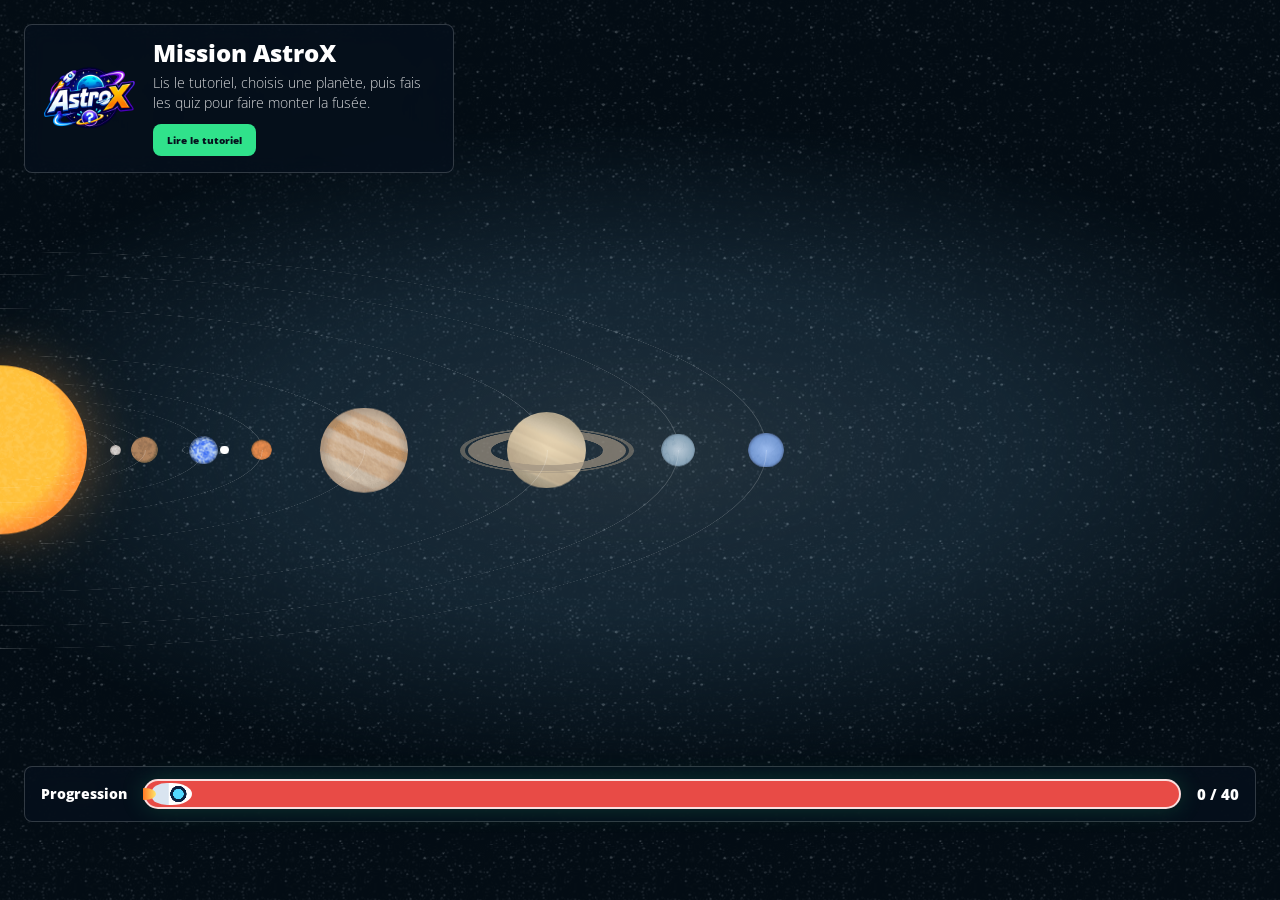
==== index.html @ 2c1b7171 "Update index.html" ====
<!DOCTYPE html>
<html lang="fr">
<head>
  <meta charset="UTF-8">
  <meta name="viewport" content="width=device-width, initial-scale=1.0">
  <title>AstroX</title>
  <link rel="stylesheet" href="./style.css">
  <link rel="icon" type="image/png" href="./astrox.png">
</head>

<body class="opening hide-UI view-3D zoom-close data-close controls-close">

  <nav id="data">
    <a class="sun" data-planete="sun" title="Soleil" href="#sunspeed">Soleil</a>
    <a class="mercury" data-planete="mercury" title="Mercure" href="#mercuryspeed">Mercure</a>
    <a class="venus" data-planete="venus" title="Vénus" href="#venusspeed">Vénus</a>
    <a class="earth active" data-planete="earth" title="Terre" href="#earthspeed">Terre</a>
    <a class="mars" data-planete="mars" title="Mars" href="#marsspeed">Mars</a>
    <a class="jupiter" data-planete="jupiter" title="Jupiter" href="#jupiterspeed">Jupiter</a>
    <a class="saturn" data-planete="saturn" title="Saturne" href="#saturnspeed">Saturne</a>
    <a class="uranus" data-planete="uranus" title="Uranus" href="#uranusspeed">Uranus</a>
    <a class="neptune" data-planete="neptune" title="Neptune" href="#neptunespeed">Neptune</a>
  </nav>

  <section class="panneau-depart">
    <img src="./astrox.png" alt="Logo AstroX">
    <div>
      <h2>Mission AstroX</h2>
      <p>Lis le tutoriel, choisis une planète, puis fais les quiz pour faire monter la fusée.</p>
      <a class="bouton-depart" href="./tutoriel.html">Lire le tutoriel</a>
    </div>
  </section>

  <aside class="mission-progression" aria-label="Progression totale">
    <h2>Progression</h2>
    <div class="rail-accueil" id="railAccueil">
      <div class="fusee-accueil"></div>
    </div>
    <p id="scoreAccueil">0 / 40</p>
  </aside>

  <div id="universe" class="scale-stretched">
    <div id="galaxy">
      <div id="solar-system" class="earth">
        <div id="mercury" class="orbit">
          <div class="pos">
            <div class="planet">
              <dl class="infos">
                <dt><a class="bouton-quiz" href="./mercure.html">Quiz Mercure</a></dt>
                <dd><span></span></dd>
              </dl>
            </div>
          </div>
        </div>

        <div id="venus" class="orbit">
          <div class="pos">
            <div class="planet">
              <dl class="infos">
                <dt><a class="bouton-quiz" href="./venus.html">Quiz Vénus</a></dt>
                <dd><span></span></dd>
              </dl>
            </div>
          </div>
        </div>

        <div id="earth" class="orbit">
          <div class="pos">
            <div class="orbit">
              <div class="pos">
                <div class="moon"></div>
              </div>
            </div>
            <div class="planet">
              <dl class="infos">
                <dt><a class="bouton-quiz" href="./terre.html">Quiz Terre</a></dt>
                <dd><span></span></dd>
              </dl>
            </div>
          </div>
        </div>

        <div id="mars" class="orbit">
          <div class="pos">
            <div class="planet">
              <dl class="infos">
                <dt><a class="bouton-quiz" href="./mars.html">Quiz Mars</a></dt>
                <dd><span></span></dd>
              </dl>
            </div>
          </div>
        </div>

        <div id="jupiter" class="orbit">
          <div class="pos">
            <div class="planet">
              <dl class="infos">
                <dt><a class="bouton-quiz" href="./jupiter.html">Quiz Jupiter</a></dt>
                <dd><span></span></dd>
              </dl>
            </div>
          </div>
        </div>

        <div id="saturn" class="orbit">
          <div class="pos">
            <div class="planet">
              <div class="ring"></div>
              <dl class="infos">
                <dt><a class="bouton-quiz" href="./saturne.html">Quiz Saturne</a></dt>
                <dd><span></span></dd>
              </dl>
            </div>
          </div>
        </div>

        <div id="uranus" class="orbit">
          <div class="pos">
            <div class="planet">
              <dl class="infos">
                <dt><a class="bouton-quiz" href="./uranus.html">Quiz Uranus</a></dt>
                <dd><span></span></dd>
              </dl>
            </div>
          </div>
        </div>

        <div id="neptune" class="orbit">
          <div class="pos">
            <div class="planet">
              <dl class="infos">
                <dt><a class="bouton-quiz" href="./neptune.html">Quiz Neptune</a></dt>
                <dd><span></span></dd>
              </dl>
            </div>
          </div>
        </div>

        <div id="sun">
          <dl class="infos">
            <dt>Soleil</dt>
            <dd><span></span></dd>
          </dl>
        </div>
      </div>
    </div>
  </div>

  <script src="./script.js"></script>
</body>
</html>
---- style.css ----
@import url(https://fonts.googleapis.com/css?family=Open+Sans:400,300);
/*
  Copyright (c) 2012 Julian Garnier
  Licensed under the MIT license
*/

/*
  Sources pour le CSS plus avance que les notes de cours :
  - CSS Grid (display: grid, grid-template-columns) : https://developer.mozilla.org/en-US/docs/Web/CSS/grid-template-columns
  - Variables CSS avec var() : https://developer.mozilla.org/en-US/docs/Web/CSS/var
  - Degrades linear-gradient/radial-gradient : https://developer.mozilla.org/en-US/docs/Web/CSS/Guides/Images/Using_gradients
  - Transformations rotate()/translate() : https://developer.mozilla.org/docs/Web/CSS/transform
  - backdrop-filter pour l'effet vitre : https://developer.mozilla.org/docs/Web/CSS/Reference/Properties/backdrop-filter
  - Media queries (@media) : https://developer.mozilla.org/en-US/docs/Web/CSS/Media_Queries
*/
html, body, div, span, applet, object, iframe, h1, h2, h3, h4, h5, h6, p, blockquote, pre, a, abbr, acronym, address, big, cite, code, del, dfn, em, img, ins, kbd, q, s, samp, small, strike, strong, sub, sup, tt, var, b, u, i, center, dl, dt, dd, ol, ul, li, fieldset, form, label, legend, table, caption, tbody, tfoot, thead, tr, th, td, article, aside, canvas, details, embed, figure, figcaption, footer, header, hgroup, menu, nav, output, ruby, section, summary, time, mark, audio, video {
  border: 0;
  font-size: 100%;
  font: inherit;
  vertical-align: baseline;
  margin: 0;
  padding: 0; }

article, aside, details, figcaption, figure, footer, header, hgroup, menu, nav, section {
  display: block; }

body {
  line-height: 1; }

ol, ul {
  list-style: none; }

blockquote, q {
  quotes: none; }

blockquote:before, blockquote:after, q:before, q:after {
  content: none; }

table {
  border-collapse: collapse;
  border-spacing: 0; }

* {
  -moz-box-sizing: border-box;
  box-sizing: border-box;
  box-sizing: border-box; }

body {
  font-size: 10px;
  font-family: 'Open Sans', sans-serif;
  font-weight: 300;
  background-color: #08090A; }

#universe {
  z-index: 1;
  position: absolute;
  overflow: hidden;
  width: 100%;
  height: 100%;
  background-position: center 40%;
  background-repeat: no-repeat;
  background-size: cover; }

#galaxy {
  position: relative;
  width: 100%;
  height: 100%;
  /*perspective: 4000;*/ }

#solar-system {
  position: absolute;
  width: 100%;
  height: 100%;
  transform-style: preserve-3d; }

#earth .pos {
  position: relative;
}

/* Hidden button */
.planet-popup {
  position: absolute;

  top: -60px;          /* move ABOVE */
  left: 50%;
  transform: translateX(-50%);

  display: none;

  padding: 10px 16px;
  background: white;
  color: black;
  border: none;
  border-radius: 8px;
  cursor: pointer;
  z-index: 9999;
}

/* Show button */
.planet-popup.show {
  display: block;
}

.orbit {
  position: absolute;
  top: 50%;
  left: 50%;
  border: 1px solid rgba(255, 255, 255, 0.2);
  border-radius: 50%;
  transform-style: preserve-3d;
  animation-name: orbit;
  animation-iteration-count: infinite;
  animation-timing-function: linear; }

.orbit .orbit {
  animation-name: suborbit; }

.pos {
  position: absolute;
  top: 50%;
  width: 2em;
  height: 2em;
  margin-top: -1em;
  margin-left: -1em;
  transform-style: preserve-3d;
  animation-name: invert;
  animation-iteration-count: infinite;
  animation-timing-function: linear; }

#sun, .planet, #earth .moon {
  position: absolute;
  top: 50%;
  left: 50%;
  width: 1em;
  height: 1em;
  margin-top: -0.5em;
  margin-left: -0.5em;
  border-radius: 50%;
  transform-style: preserve-3d; }

#sun {
  background-color: #FB7209;
  background-repeat: no-repeat;
  background-size: cover;
  box-shadow: 0 0 60px rgba(255, 160, 60, 0.4); }

.planet {
  background-color: #202020;
  background-repeat: no-repeat;
  background-size: cover;
  animation-iteration-count: infinite;
  animation-timing-function: linear; }

.ring {
  position: absolute;
  top: 50%;
  left: 50%;
  border-radius: 50%; }

#saturn .ring {
  width: 2em;
  height: 2em;
  margin-top: -1em;
  margin-left: -1em;
  border: 0.3em solid rgba(160, 147, 130, 0.7);
  animation-iteration-count: infinite;
  animation-timing-function: linear; }

#saturn .ring:after {
  border-radius: 50%;
  position: absolute;
  content: '';
  top: 50%;
  left: 50%;
  width: 2.2em;
  height: 2.2em;
  margin-top: -1.1em;
  margin-left: -1.1em;
  border: 0.07em solid rgba(160, 147, 130, 0.5);
  box-sizing: border-box;
  box-sizing: border-box; }

/* --------------------------------------------------------------------------- planets index */
#mercury {
  z-index: 10; }

#venus {
  z-index: 9; }

#earth {
  z-index: 8; }

#moon {
  z-index: 7; }

#mars {
  z-index: 6; }

#jupiter {
  z-index: 5; }

#saturn {
  z-index: 4; }

#uranus {
  z-index: 3; }

#neptune {
  z-index: 2; }

#sun {
  z-index: 1; }

/* --------------------------------------------------------------------------- animations */
@keyframes orbit {
  0% {
    transform: rotateZ(0deg); }

  100% {
    transform: rotateZ(-360deg); } }

@keyframes suborbit {
  0% {
    transform: rotateX(90deg) rotateZ(0deg); }

  100% {
    transform: rotateX(90deg) rotateZ(-360deg); } }

@keyframes invert {
  0% {
    transform: rotateX(-90deg) rotateY(360deg) rotateZ(0deg); }

  100% {
    transform: rotateX(-90deg) rotateY(0deg) rotateZ(0deg); } }

/* --------------------------------------------------------------------------- opening */
.view-3D .opening #sun,
.view-3D .opening .orbit,
.view-3D .opening .pos,
.view-3D .opening .planet,
.view-3D .opening .satelite,
.view-3D .opening .ring {
  transition-duration: 4s; }

#universe.opening #sun {
  box-shadow: 0 0 0 rgba(255, 160, 60, 0); }

/* --------------------------------------------------------------------------- 2D view */
.view-2D.zoom-large #sun {
  transform-style: flat; }

.view-2D.zoom-large .orbit {
  transform-style: flat; }

.view-2D #sun,
.view-2D .ring {
  transform: rotateX(0deg); }

.view-2D .planet,
.view-2D .moon {
  transform: rotateX(90deg); }

/* --------------------------------------------------------------------------- 3D view */
.view-3D.zoom-large #sun {
  transform-style: preserve-3d; }

.view-3D.zoom-large .orbit {
  transform-style: preserve-3d; }

.view-3D #solar-system {
  transform: rotateX(75deg); }

.view-3D #sun {
  transform: rotateX(-90deg); }

.view-3D .ring {
  transform: rotateX(90deg); }

.view-3D .planet,
.view-3D .moon {
  transform: rotateX(0deg); }

/* --------------------------------------------------------------------------- large zoom */
.zoom-large #solar-system {
  width: 100%; }

.zoom-large.view-2D .scale-stretched #solar-system {
  font-size: 26%; }

.zoom-large.view-3D .scale-stretched #solar-system {
  font-size: 62%; }

.zoom-large.view-2D .scale-d #solar-system {
  font-size: 22%; }

.zoom-large.view-3D .scale-d #solar-system {
  font-size: 48%; }

.zoom-large.view-2D .scale-s #solar-system {
  font-size: 7%; }

.zoom-large.view-3D .scale-s #solar-system {
  font-size: 14%; }

/* --------------------------------------------------------------------------- close zoom */
.zoom-close #solar-system {
  width: 200%;
  font-size: 100%; }

.zoom-close .scale-stretched #solar-system {
  margin-left: -100%; }

.zoom-close .scale-d #solar-system {
  margin-left: -106%; }

.zoom-close.view-2D .scale-d #solar-system {
  font-size: 84%; }

.zoom-close.view-3D .scale-d #solar-system {
  font-size: 84%; }

.zoom-close .scale-s #solar-system {
  margin-left: -145%; }

.zoom-close.view-2D .scale-s #solar-system {
  font-size: 40%; }

.zoom-close.view-3D .scale-s #solar-system {
  font-size: 40%; }

.zoom-close .orbit,
.zoom-close .pos,
.zoom-close .planet,
.zoom-close .satelite,
.zoom-close .ring {
  animation-play-state: paused!important;
  animation-duration: 0s!important;
  animation: none!important; }

.zoom-close.view-2D .planet,
.zoom-close.view-2D .moon {
  transform: rotateX(0deg); }

.zoom-close.view-3D .planet {
  transform: rotateX(-90deg); }

.zoom-close.view-3D .moon {
  transform: rotateX(90deg); }

.zoom-close .pos {
  left: 100%!important;
  top: 50%!important; }

/* --------------------------------------------------------------------------- data */
/* --------------------------------------------------------------------------- speed */
/* sideral years */
#mercury .pos,
#mercury .planet,
#mercury.orbit {
  animation-duration: 2.89016s; }

#venus .pos,
#venus .planet,
#venus.orbit {
  animation-duration: 7.38237s; }

#earth .pos,
#earth .planet,
#earth.orbit {
  animation-duration: 12.00021s; }

#earth .orbit .pos,
#earth .orbit {
  animation-duration: 0.89764s; }

#mars .pos,
#mars .planet,
#mars.orbit {
  animation-duration: 22.57017s; }

#jupiter .pos,
#jupiter .planet,
#jupiter.orbit {
  animation-duration: 142.35138s; }

#saturn .pos,
#saturn .planet,
#saturn.orbit,
#saturn .ring {
  animation-duration: 353.36998s; }

#uranus .pos,
#uranus .planet,
#uranus.orbit {
  animation-duration: 1008.20215s; }

#neptune .pos,
#neptune .planet,
#neptune.orbit {
  animation-duration: 1977.49584s; }

/* --------------------------------------------------------------------------- planets sizes */
/* --------------------------------------------------------------------------- stretched sizes */
.scale-stretched #sun {
  font-size: 24em; }

.scale-stretched #mercury .planet {
  font-size: 1.5em; }

.scale-stretched #venus .planet {
  font-size: 3.72em; }

.scale-stretched #earth .planet {
  font-size: 3.92em; }

.scale-stretched #earth .moon {
  font-size: 1.2em; }

.scale-stretched #mars .planet {
  font-size: 2.9em; }

.scale-stretched #jupiter .planet {
  font-size: 12em; }

.scale-stretched #saturn .planet {
  font-size: 10.8em; }

.scale-stretched #uranus .planet {
  font-size: 4.68em; }

.scale-stretched #neptune .planet {
  font-size: 4.9em; }

/* --------------------------------------------------------------------------- scaled sizes */
/*
(planets radius * 2) * ratio
*/
/*$distanceScaleRatio:   0.000075em;*/
/* --------------------------------------------------------------------------- planets distance scale sizes */
.scale-d #sun {
  font-size: 41.73048em; }

.scale-d #mercury .planet {
  font-size: 0.14634em; }

.scale-d #venus .planet {
  font-size: 0.36306em; }

.scale-d #earth .planet {
  font-size: 0.38226em; }

.scale-d #earth .moon {
  font-size: 0.08226em; }

.scale-d #mars .planet {
  font-size: 0.20334em; }

.scale-d #jupiter .planet {
  font-size: 4.19466em; }

.scale-d #saturn .planet {
  font-size: 3.49392em; }

.scale-d #uranus .planet {
  font-size: 1.52172em; }

.scale-d #neptune .planet {
  font-size: 1.47732em; }

/* --------------------------------------------------------------------------- planet size scale sizes */
.scale-s #sun {
  font-size: 417.3048em; }

.scale-s #mercury .planet {
  font-size: 1.4634em; }

.scale-s #venus .planet {
  font-size: 3.6306em; }

.scale-s #earth .planet {
  font-size: 3.8226em; }

.scale-s #earth .moon {
  font-size: 0.8226em; }

.scale-s #mars .planet {
  font-size: 2.0334em; }

.scale-s #jupiter .planet {
  font-size: 41.9466em; }

.scale-s #saturn .planet {
  font-size: 34.9392em; }

.scale-s #uranus .planet {
  font-size: 15.2172em; }

.scale-s #neptune .planet {
  font-size: 14.7732em; }

/* --------------------------------------------------------------------------- stretched orbits */
.scale-stretched #mercury.orbit {
  width: 32em;
  height: 32em;
  margin-top: -16em;
  margin-left: -16em; }

.scale-stretched #venus.orbit {
  width: 40em;
  height: 40em;
  margin-top: -20em;
  margin-left: -20em; }

.scale-stretched #earth.orbit {
  width: 56em;
  height: 56em;
  margin-top: -28em;
  margin-left: -28em; }

.scale-stretched #earth .orbit {
  width: 6em;
  height: 6em;
  margin-top: -3em;
  margin-left: -3em; }

.scale-stretched #mars.orbit {
  width: 72em;
  height: 72em;
  margin-top: -36em;
  margin-left: -36em; }

.scale-stretched #jupiter.orbit {
  width: 100em;
  height: 100em;
  margin-top: -50em;
  margin-left: -50em; }

.scale-stretched #saturn.orbit {
  width: 150em;
  height: 150em;
  margin-top: -75em;
  margin-left: -75em; }

.scale-stretched #uranus.orbit {
  width: 186em;
  height: 186em;
  margin-top: -93em;
  margin-left: -93em; }

.scale-stretched #neptune.orbit {
  width: 210em;
  height: 210em;
  margin-top: -105em;
  margin-left: -105em; }

/* --------------------------------------------------------------------------- scaled orbits */
/* --------------------------------------------------------------------------- distance scale orbits */
.scale-d #mercury.orbit {
  width: 44.74176em;
  height: 44.74176em;
  margin-top: -22.37088em;
  margin-left: -22.37088em; }

.scale-d #venus.orbit {
  width: 47.35737em;
  height: 47.35737em;
  margin-top: -23.67869em;
  margin-left: -23.67869em; }

.scale-d #earth.orbit {
  width: 49.50959em;
  height: 49.50959em;
  margin-top: -24.75479em;
  margin-left: -24.75479em; }

.scale-d #mars.orbit {
  width: 53.58356em;
  height: 53.58356em;
  margin-top: -26.79178em;
  margin-left: -26.79178em; }

.scale-d #jupiter.orbit {
  width: 82.2042em;
  height: 82.2042em;
  margin-top: -41.1021em;
  margin-left: -41.1021em; }

.scale-d #saturn.orbit {
  width: 115.91713em;
  height: 115.91713em;
  margin-top: -57.95857em;
  margin-left: -57.95857em; }

.scale-d #uranus.orbit {
  width: 191.00471em;
  height: 191.00471em;
  margin-top: -95.50235em;
  margin-left: -95.50235em; }

.scale-d #neptune.orbit {
  width: 275.64709em;
  height: 275.64709em;
  margin-top: -137.82355em;
  margin-left: -137.82355em; }

/* Moon */
.scale-d #earth .orbit {
  width: 1em;
  height: 1em;
  margin-top: -0.5em;
  margin-left: -0.5em; }

/* --------------------------------------------------------------------------- size scale orbits */
.scale-s #mercury.orbit {
  width: 441.3048em;
  height: 441.3048em;
  margin-top: -220.6524em;
  margin-left: -220.6524em; }

.scale-s #venus.orbit {
  width: 457.3048em;
  height: 457.3048em;
  margin-top: -228.6524em;
  margin-left: -228.6524em; }

.scale-s #earth.orbit {
  width: 473.3048em;
  height: 473.3048em;
  margin-top: -236.6524em;
  margin-left: -236.6524em; }

.scale-s #mars.orbit {
  width: 489.3048em;
  height: 489.3048em;
  margin-top: -244.6524em;
  margin-left: -244.6524em; }

.scale-s #jupiter.orbit {
  width: 561.3048em;
  height: 561.3048em;
  margin-top: -280.6524em;
  margin-left: -280.6524em; }

.scale-s #saturn.orbit {
  width: 705.3048em;
  height: 705.3048em;
  margin-top: -352.6524em;
  margin-left: -352.6524em; }

.scale-s #uranus.orbit {
  width: 817.3048em;
  height: 817.3048em;
  margin-top: -408.6524em;
  margin-left: -408.6524em; }

.scale-s #neptune.orbit {
  width: 881.3048em;
  height: 881.3048em;
  margin-top: -440.6524em;
  margin-left: -440.6524em; }

/* Moon */
.scale-s #earth .orbit {
  width: 1em;
  height: 1em;
  margin-top: -0.5em;
  margin-left: -0.5em; }

/* --------------------------------------------------------------------------- text infos data */
/* --------------------------------------------------------------------------- speed */
.set-speed dl.infos dd span:after {
  content: 'Vitesse Orbitale'; }

.set-speed #sun dl.infos dd:after {
  content: '0 km/h'; }

.set-speed #mercury dl.infos dd:after {
  content: '170,503 km/h'; }

.set-speed #venus dl.infos dd:after {
  content: '126,074 km/h'; }

.set-speed #earth dl.infos dd:after {
  content: '107,218 km/h'; }

.set-speed #mars dl.infos dd:after {
  content: '86,677 km/h'; }

.set-speed #jupiter dl.infos dd:after {
  content: '47,002 km/h'; }

.set-speed #saturn dl.infos dd:after {
  content: '34,701 km/h'; }

.set-speed #uranus dl.infos dd:after {
  content: '24,477 km/h'; }

.set-speed #neptune dl.infos dd:after {
  content: '19,566 km/h'; }

/* --------------------------------------------------------------------------- size */
.set-size dl.infos dd span:after {
  content: 'Equatorial Circumference'; }

.set-size #sun dl.infos dd:after {
  content: '4,370,005 km'; }

.set-size #mercury dl.infos dd:after {
  content: '15,329 km'; }

.set-size #venus dl.infos dd:after {
  content: '38,024 km'; }

.set-size #earth dl.infos dd:after {
  content: '40,030 km'; }

.set-size #mars dl.infos dd:after {
  content: '21,296 km'; }

.set-size #jupiter dl.infos dd:after {
  content: '439,263 km'; }

.set-size #saturn dl.infos dd:after {
  content: '365,882 km'; }

.set-size #uranus dl.infos dd:after {
  content: '159,354 km'; }

.set-size #neptune dl.infos dd:after {
  content: '154,704 km'; }

/* --------------------------------------------------------------------------- distance */
.set-distance dl.infos dd span:after {
  content: 'From Sun'; }

.set-distance #sun dl.infos dd span:after {
  content: 'From Earth'; }

.set-distance #sun dl.infos dd:after {
  content: '149,598,262 km'; }

.set-distance #mercury dl.infos dd:after {
  content: '57,909,227 km'; }

.set-distance #venus dl.infos dd:after {
  content: '108,209,475 km'; }

.set-distance #earth dl.infos dd:after {
  content: '149,598,262 km'; }

.set-distance #mars dl.infos dd:after {
  content: '227,943,824 km'; }

.set-distance #jupiter dl.infos dd:after {
  content: '778,340,821 km'; }

.set-distance #saturn dl.infos dd:after {
  content: '1,426,666,422 km'; }

.set-distance #uranus dl.infos dd:after {
  content: '2,870,658,186 km'; }

.set-distance #neptune dl.infos dd:after {
  content: '4,498,396,441 km'; }

/* --------------------------------------------------------------------------- planets starting position and lighting effect */
/* --------------------------------------------------------------------------- mercury ; pos: Top */
#mercury .pos {
  left: 50%;
  top: -1%; }

#mercury .planet {
  animation-name: shadow-mercury; }

@keyframes shadow-mercury {
  0% {
    box-shadow: inset 0 0 1px rgba(0, 0, 0, 0.5);
    /* TOP */ }

  25% {
    box-shadow: inset 4px 0 2px rgba(0, 0, 0, 0.5);
    /* LEFT */ }

  50% {
    box-shadow: inset 13px -5px 4px rgba(0, 0, 0, 0.5);
    /* BOTTOM */ }

  50.01% {
    box-shadow: inset -13px -5px 4px rgba(0, 0, 0, 0.5);
    /* BOTTOM */ }

  75% {
    box-shadow: inset -4px 0 2px rgba(0, 0, 0, 0.5);
    /* RIGHT */ }

  100% {
    box-shadow: inset 0 0 1px rgba(0, 0, 0, 0.5);
    /* TOP */ } }

.scaled.view-2D #mercury .planet,
.scaled.view-3D #mercury .planet {
  box-shadow: inset -4px 0 2px rgba(0, 0, 0, 0.5);
  /* RIGHT */ }

/* --------------------------------------------------------------------------- venus ; pos: Left */
#venus .pos {
  left: 0;
  top: 50%; }

#venus .planet {
  animation-name: shadow-venus; }

@keyframes shadow-venus {
  0% {
    box-shadow: inset 4px 0 2px rgba(0, 0, 0, 0.5);
    /* LEFT */ }

  25% {
    box-shadow: inset 22px -20px 10px rgba(0, 0, 0, 0.5);
    /* BOTTOM */ }

  25.5% {
    box-shadow: inset -22px -20px 10px rgba(0, 0, 0, 0.5);
    /* BOTTOM */ }

  50% {
    box-shadow: inset -4px 0 2px rgba(0, 0, 0, 0.5);
    /* RIGHT */ }

  75% {
    box-shadow: inset 0 0 1px rgba(0, 0, 0, 0.5);
    /* TOP */ }

  100% {
    box-shadow: inset 4px 0 2px rgba(0, 0, 0, 0.5);
    /* LEFT */ } }

.scaled.view-2D #venus .planet,
.scaled.view-3D #venus .planet {
  box-shadow: inset -4px 0 2px rgba(0, 0, 0, 0.5);
  /* RIGHT */ }

/* --------------------------------------------------------------------------- earth ; pos: Right */
#earth .pos {
  left: 100%;
  top: 50%; }

#earth .planet {
  animation-name: shadow-earth; }

@keyframes shadow-earth {
  0% {
    box-shadow: inset -4px 0 2px rgba(0, 0, 0, 0.5);
    /* RIGHT */ }

  25% {
    box-shadow: inset 0 0 1px rgba(0, 0, 0, 0.5);
    /* TOP */ }

  50% {
    box-shadow: inset 4px 0 2px rgba(0, 0, 0, 0.5);
    /* LEFT */ }

  75% {
    box-shadow: inset 24px -20px 15px rgba(0, 0, 0, 0.5);
    /* BOTTOM */ }

  75.01% {
    box-shadow: inset -24px -20px 15px rgba(0, 0, 0, 0.5);
    /* BOTTOM */ }

  100% {
    box-shadow: inset -4px 0 2px rgba(0, 0, 0, 0.5);
    /* RIGHT */ } }

.scaled.view-2D #earth .planet,
.scaled.view-3D #earth .planet {
  box-shadow: inset -4px 0 2px rgba(0, 0, 0, 0.5);
  /* RIGHT */ }

/* --------------------------------------------------------------------------- moon */
#earth .orbit .pos {
  left: 100%;
  top: 50%; }

/* --------------------------------------------------------------------------- mars ; pos: Bottom */
#mars .pos {
  left: 50%;
  top: 100%; }

#mars .planet {
  animation-name: shadow-mars; }

@keyframes shadow-mars {
  0% {
    box-shadow: inset -18px -10px 10px rgba(0, 0, 0, 0.5);
    /* BOTTOM */ }

  25% {
    box-shadow: inset -4px 0 2px rgba(0, 0, 0, 0.5);
    /* RIGHT */ }

  50% {
    box-shadow: inset 0 1px 1px rgba(0, 0, 0, 0.5);
    /* TOP */ }

  75% {
    box-shadow: inset 4px 0 2px rgba(0, 0, 0, 0.5);
    /* LEFT */ }

  99.99% {
    box-shadow: inset 18px -10px 10px rgba(0, 0, 0, 0.5);
    /* BOTTOM */ }

  100% {
    box-shadow: inset -18px -10px 10px rgba(0, 0, 0, 0.5);
    /* BOTTOM */ } }

.scaled.view-2D #mars .planet,
.scaled.view-3D #mars .planet {
  box-shadow: inset -4px 0 2px rgba(0, 0, 0, 0.5);
  /* RIGHT */ }

/* --------------------------------------------------------------------------- jupiter ; pos: Right */
#jupiter .pos {
  left: 100%;
  top: 50%; }

#jupiter .planet {
  animation-name: shadow-jupiter; }

@keyframes shadow-jupiter {
  0% {
    box-shadow: inset -16px 0 5px rgba(0, 0, 0, 0.5);
    /* RIGHT */ }

  25% {
    box-shadow: inset 0 3px 2px rgba(0, 0, 0, 0.5);
    /* TOP */ }

  50% {
    box-shadow: inset 16px 0 5px rgba(0, 0, 0, 0.5);
    /* LEFT */ }

  75% {
    box-shadow: inset 94px -30px 40px rgba(0, 0, 0, 0.5);
    /* BOTTOM */ }

  75.01% {
    box-shadow: inset -94px -30px 40px rgba(0, 0, 0, 0.5);
    /* BOTTOM */ }

  100% {
    box-shadow: inset -16px 0 5px rgba(0, 0, 0, 0.5);
    /* RIGHT */ } }

.scaled.view-2D #jupiter .planet,
.scaled.view-3D #jupiter .planet {
  box-shadow: inset -16px 0 5px rgba(0, 0, 0, 0.5);
  /* RIGHT */ }

/* --------------------------------------------------------------------------- saturn ; pos: Left */
#saturn .pos {
  left: 0%;
  top: 50%; }

#saturn .planet {
  animation-name: shadow-saturn; }

@keyframes shadow-saturn {
  0% {
    box-shadow: inset 16px 0 5px rgba(0, 0, 0, 0.5);
    /* LEFT */ }

  25% {
    box-shadow: inset 80px -30px 50px rgba(0, 0, 0, 0.5);
    /* BOTTOM */ }

  25.01% {
    box-shadow: inset -94px -30px 40px rgba(0, 0, 0, 0.5);
    /* BOTTOM */ }

  50% {
    box-shadow: inset -16px 0 5px rgba(0, 0, 0, 0.5);
    /* RIGHT */ }

  75% {
    box-shadow: inset -2px 3px 2px rgba(0, 0, 0, 0.5);
    /* TOP */ }

  100% {
    box-shadow: inset 16px 0 5px rgba(0, 0, 0, 0.5);
    /* LEFT */ } }

.scaled.view-2D #saturn .planet,
.scaled.view-3D #saturn .planet {
  box-shadow: inset -16px 0 5px rgba(0, 0, 0, 0.5);
  /* RIGHT */ }

/* --------------------------------------------------------------------------- saturn ring */
/*

#saturn .ring           { animation-name:     shadow-saturn-ring; }

@keyframes 
shadow-saturn-ring{ 0%   { box-shadow: inset -16px  0      4px   rgba(20, 40, 50, 0.45); opacity: .4; }
                  25%    { box-shadow: inset -5px   -30px   12px  rgba(20, 40, 50, 0.3);  opacity: 1; }
                  25.01% { box-shadow: inset 5px    -30px   12px  rgba(20, 40, 50, 0.3);  opacity: 1; }
                  50%    { box-shadow: inset 16px   0      4px   rgba(20, 40, 50, 0.45);  opacity: .4; }
                  75%    { box-shadow: inset 0      30px  50px  rgba(20, 40, 50, 0);  opacity: .3; }
                  100%   { box-shadow: inset -16px  0      4px   rgba(20, 40, 50, 0.45);  opacity: .4; }
                }

.scaled.view-2D #saturn .ring,
.scaled.view-3D #saturn .ring { box-shadow: inset 16px   0      4px   rgba(20, 40, 50, 0.6); }

*/
/* --------------------------------------------------------------------------- uranus ; pos: Left */
#uranus .pos {
  left: 0;
  top: 50%; }

#uranus .planet {
  animation-name: shadow-uranus; }

@keyframes shadow-uranus {
  0% {
    box-shadow: inset 8px 0 5px rgba(0, 0, 0, 0.5);
    /* LEFT */ }

  25% {
    box-shadow: inset 40px -15px 40px rgba(0, 0, 0, 0.5);
    /* BOTTOM */ }

  25.01% {
    box-shadow: inset -40px -15px 40px rgba(0, 0, 0, 0.5);
    /* BOTTOM */ }

  50% {
    box-shadow: inset -8px 0 5px rgba(0, 0, 0, 0.5);
    /* RIGHT */ }

  75% {
    box-shadow: inset 0 0 2px rgba(0, 0, 0, 0.5);
    /* TOP */ }

  100% {
    box-shadow: inset 8px 0 5px rgba(0, 0, 0, 0.5);
    /* LEFT */ } }

.scaled.view-2D #uranus .planet,
.scaled.view-3D #uranus .planet {
  box-shadow: inset -8px 0 5px rgba(0, 0, 0, 0.5);
  /* RIGHT */ }

/* --------------------------------------------------------------------------- neptune ; pos: Top */
#neptune .pos {
  left: 50%;
  top: 0; }

#neptune .planet {
  animation-name: shadow-neptune; }

@keyframes shadow-neptune {
  0% {
    box-shadow: inset 0 0 2px rgba(0, 0, 0, 0.5);
    /* TOP */ }

  25% {
    box-shadow: inset 12px 0 5px rgba(0, 0, 0, 0.5);
    /* LEFT */ }

  50% {
    box-shadow: inset 50px -15px 40px rgba(0, 0, 0, 0.5);
    /* BOTTOM */ }

  50.01% {
    box-shadow: inset -50px -15px 40px rgba(0, 0, 0, 0.5);
    /* BOTTOM */ }

  75% {
    box-shadow: inset -12px 0 5px rgba(0, 0, 0, 0.5);
    /* RIGHT */ }

  100% {
    box-shadow: inset 0 0 2px rgba(0, 0, 0, 0.5);
    /* TOP */ } }

.scaled.view-2D #neptune .planet,
.scaled.view-3D #neptune .planet {
  box-shadow: inset -12px 0 5px rgba(0, 0, 0, 0.5);
  /* RIGHT */ }

/* --------------------------------------------------------------------------- DEBUG 
.pos, 
.planet, 
.orbit,
.ring { animation-duration: 20s!important; }

/* */
/* --------------------------------------------------------------------------- navigation styles */
dl.infos {
  position: absolute;
  display: block;
  opacity: 0;
  width: 100%;
  height: 100%;
  margin-top: -90%;
  margin-left: 90%;
  padding-left: 100%;
  transform-origin: 100% 100%;
  transform-style: preserve-3d;
  transform: rotateX(90deg); }

dl.infos:before {
  position: absolute;
  content: '';
  width: 15px;
  height: 30px;
  left: 15px;
  bottom: 0;
  border-top: 1px solid white;
  border-left: 1px solid white;
  transform-style: preserve-3d;
  transform: skew(-45deg, 0deg);
  box-shadow: inset 1px 1px black; }

dl.infos dt {
  position: absolute;
  left: 50px;
  margin-bottom: 26px;
  bottom: 30px;
  color: #FFF;
  font-size: 14px;
  text-shadow: 1px 1px 2px black; }

dl.infos dd:after {
  position: absolute;
  left: 50px;
  bottom: 30px;
  width: 300px;
  color: #FFF;
  font-size: 22px;
  text-shadow: 1px 1px 2px black; }

dl.infos dd span:after {
  position: absolute;
  left: 50px;
  bottom: 14px;
  width: 300px;
  color: #FFF;
  font-size: 11px;
  text-shadow: 1px 1px 2px black; }

.sun #sun .infos,
.mercury #mercury .infos,
.venus #venus .infos,
.earth #earth .infos,
.mars #mars .infos,
.jupiter #jupiter .infos,
.saturn #saturn .infos,
.uranus #uranus .infos,
.neptune #neptune .infos {
  display: block;
  opacity: 1;
  transform: rotateX(0deg); }

.mercury #mercury.orbit,
.venus #venus.orbit,
.earth #earth.orbit,
.mars #mars.orbit,
.jupiter #jupiter.orbit,
.saturn #saturn.orbit,
.uranus #uranus.orbit,
.neptune #neptune.orbit {
  border: 1px solid rgba(255, 255, 255, 0.8); }

.hide-UI h1,
.hide-UI #data,
.hide-UI dl.infos,
.hide-UI #controls {
  opacity: 0!important;
  margin-top: -30px; }

.hide-UI #data {
  margin-bottom: -30px; }

.hide-UI .orbit {
  border: 1px solid rgba(255, 255, 255, 0.2) !important; }

h1 {
  width: 100%;
  font-weight: 600;
  font-size: 14px;
  text-align: center;
  color: rgba(255, 255, 255, 0.8); }

h1 span, #navbar h1 a {
  display: inline;
  position: relative;
  padding: 0;
  font-weight: 300;
  font-size: 14px;
  text-align: center;
  color: rgba(255, 255, 255, 0.5); }
}

#navbar, #controls, #data {
  background: rgba(0, 0, 0, 0.4); }

#navbar {
  z-index: 99;
  position: absolute;
  top: 0;
  left: 0;
  padding: 16px;
  width: 100%;
  height: 48px; }

#navbar a, #data a, #controls label {
  color: rgba(255, 255, 255, 0.6);
  display: block;
  position: relative;
  text-decoration: none; }

#navbar a:hover, #data a:hover, #controls label:hover {
  color: #FFF; }

#data a.active {
  color: #0CF; }

#navbar a {
  position: absolute;
  top: 0;
  height: 48px;
  padding: 16px;
  font-size: 14px; }

#toggle-data {
  left: 0; }

#toggle-controls {
  right: 0; }

#data, #controls {
  z-index: 99;
  position: fixed;
  opacity: 1;
  top: 49px;
  padding: 16px; }

.data-close #data {
  left: -100%; }

.data-open #data {
  left: 0px; }

.controls-close #controls {
  right: -100%; }

.controls-open #controls {
  right: 0px; }

#data a {
  margin-bottom: 1px;
  padding: 6px 10px;
  font-size: 18px; }

#controls label {
  opacity: .6;
  height: 24px;
  margin-bottom: 28px; }

#controls label:hover {
  opacity: 1; }

#controls label:before {
  position: absolute;
  display: block;
  width: 20px;
  height: 20px;
  margin-top: 3px;
  text-align: center;
  color: #FFF;
  z-index: 99; }

#controls label span {
  display: block;
  margin-left: 36px;
  padding-top: 4px;
  font-size: 18px;
  color: #FFF; }

#controls input {
  display: block;
  appearance: none; }

#controls input[type="radio"]:before {
  content: '';
  display: block;
  position: absolute;
  width: 22px;
  height: 22px;
  border: 2px solid #FFF;
  border-radius: 16px; }

#controls input:checked[type="radio"]:after {
  content: '';
  display: block;
  top: 3px;
  margin-left: 3px;
  position: absolute;
  width: 20px;
  height: 20px;
  border-radius: 10px;
  background: #FFF;
  z-index: 99; }

#controls input[type="checkbox"]:before {
  content: '';
  display: block;
  position: absolute;
  width: 100px;
  height: 22px;
  border: 2px solid #FFF;
  border-radius: 16px; }

#controls input[type="checkbox"]:after {
  content: '';
  display: block;
  top: 3px;
  position: absolute;
  width: 20px;
  height: 20px;
  border-radius: 10px;
  background: #FFF;
  z-index: 99; }

#controls label.set-view:before {
  font: bold small-caps 11px/20px sans-serif; }

.view-3D #controls label.set-view:before {
  content: '2D';
  margin-left: 82px; }

.view-2D #controls label.set-view:before {
  content: '3D';
  margin-left: 7px; }

.view-3D #controls .set-view input:after {
  margin-left: 3px; }

.view-2D #controls .set-view input:after {
  margin-left: 81px; }

#controls label.set-zoom:before {
  font: normal small-caps 18px/14px sans-serif; }

.zoom-large #controls label.set-zoom:before {
  content: '+';
  margin-left: 82px; }

.zoom-close #controls label.set-zoom:before {
  content: '-';
  margin-left: 7px; }

.zoom-large #controls .set-zoom input:after {
  margin-left: 3px; }

.zoom-close #controls .set-zoom input:after {
  margin-left: 81px; }

/* --------------------------------------------------------------------------- transitions */
.pos {
  transition-property: top, left; }

#solar-system, .orbit,
.planet,
.satelite,
.ring {
  transition-property: width, height, top, left, margin-left, margin-top, webkit-transform; }

#sun, .icon {
  transition-property: width, height, webkit-transform; }

#solar-system,
#sun,
.orbit,
.pos,
.planet,
.satelite,
.ring,
.infos,
.icon {
  transition-duration: .8s;
  transition-timing-function: ease-in-out; }

#solar-system,
#sun,
.planet,
.satelite,
.ring {
  transition-delay: 0s; }

.pos {
  transition-delay: 1s; }

.opening #solar-system,
.opening #sun,
.opening .orbit,
.opening .pos,
.opening .planet,
.opening .satelite,
.opening .ring,
.opening .infos,
.opening h1,
.opening #data,
.opening dl.infos,
.opening #controls {
  transition-duration: 0s;
  transition-delay: 0s; }

.opening .pos {
  transition-delay: 0s; }

h1, #data, #controls {
  transition-property: opacity, margin;
  transition-duration: .8s;
  transition-timing-function: ease-in-out; }

h1 {
  transition-delay: .35s; }

#data {
  transition-delay: .7s; }

#controls {
  transition-delay: 1s; }

/* --------------------------------------------------------------------------- images */
body {
  background-image: url([data-uri]); }

#universe {
  background-image: url([data-uri]); }

#sun {
  background-image: url([data-uri]); }

#mercury .planet {
  background-image: url([data-uri]); }

#venus .planet {
  background-image: url([data-uri]); }

#earth .planet {
  background-image: url([data-uri]); }

#earth .moon {
  background-color: white; }

#mars .planet {
  background-image: url([data-uri]); }

#jupiter .planet {
  background-image: url([data-uri]); }

#saturn .planet {
  background-image: url([data-uri]); }

#uranus .planet {
  background-image: url([data-uri]); }

#neptune .planet {
  background-image: url([data-uri]); }

/* --------------------------------------------------------------------------- responsive styles */
@media screen and (max-width: 299px) {
  #universe {
    font-size: 20%; } }
@media screen and (min-width: 300px) {
  #universe {
    font-size: 24%; } }
@media screen and (min-width: 500px) {
  #universe {
    font-size: 36%; } }
@media screen and (min-width: 600px) {
  #universe {
    font-size: 44%; } }
@media screen and (min-width: 760px) {
  #universe {
    font-size: 58%; } }
@media screen and (min-width: 1000px) {
  #universe {
    font-size: 73%; }

  #navbar, #controls, #data {
    background: transparent; }

  #navbar a {
    display: none; }

  h1 {
    font-size: 22px;
    margin-top: 8px; }

  #controls {
    padding-right: 32px;
    top: 12px; }

  #data {
    position: fixed;
    top: inherit;
    bottom: 0;
    width: 100%;
    text-align: center; }

  #data a {
    display: inline-block;
    text-align: center;
    font-size: 20px;
    padding: 15px 15px; }

  .data-open #data, .data-close #data {
    left: 0px; }

  .controls-open #controls, .controls-close #controls {
    right: 0px; } }
@media screen and (min-width: 1300px) {
  #universe {
    font-size: 100%; } }
@media screen and (min-width: 1600px) {
  .zoom-close .scale-d #solar-system {
    margin-left: -120%; } }

/* Styles ajoutes pour rendre AstroX plus clair et plus jouable. */
#navbar {
  min-height: 72px;
}

#navbar h1 {
  display: flex;
  align-items: center;
  justify-content: center;
  gap: 12px;
  margin: 0;
  pointer-events: none;
}

.logo-navbar {
  width: 78px;
  height: auto;
}

#navbar h1 span {
  display: block;
  max-width: 260px;
  color: #ffffff;
  font-size: 14px;
  line-height: 1.25;
  text-align: left;
}

#navbar .lien-tutoriel {
  right: 16px;
  left: auto;
  display: inline-flex;
  align-items: center;
  justify-content: center;
  height: 42px;
  margin-top: 3px;
  padding: 0 16px;
  color: #06101d;
  background: #30e28b;
  border-radius: 8px;
  font-weight: 700;
}

#toggle-data {
  display: inline-flex;
  align-items: center;
  height: 42px;
  margin-top: 3px;
  padding: 0 14px;
  color: #ffffff;
  background: rgba(255, 255, 255, 0.14);
  border-radius: 8px;
}

.panneau-depart {
  position: fixed;
  z-index: 20;
  top: 24px;
  left: 24px;
  display: flex;
  align-items: center;
  gap: 16px;
  width: min(430px, calc(100vw - 48px));
  padding: 16px;
  color: #ffffff;
  background: rgba(6, 16, 29, 0.78);
  border: 1px solid rgba(255, 255, 255, 0.18);
  border-radius: 8px;
  backdrop-filter: blur(10px);
}

.panneau-depart img {
  width: 96px;
  height: auto;
}

.panneau-depart h2 {
  margin: 0 0 8px;
  font-size: 24px;
  font-weight: 800;
}

.panneau-depart p {
  margin: 0 0 12px;
  color: rgba(255, 255, 255, 0.84);
  font-size: 14px;
  line-height: 1.4;
}

.bouton-depart,
.bouton-quiz {
  display: inline-block;
  border-radius: 8px;
  text-decoration: none;
  font-weight: 800;
  letter-spacing: 0;
}

.bouton-depart {
  padding: 11px 14px;
  color: #06101d;
  background: #30e28b;
}

.bouton-quiz {
  min-width: 118px;
  padding: 9px 12px;
  color: #06101d !important;
  background: #30e28b !important;
  border: 2px solid #ffffff;
  box-shadow: 0 0 18px rgba(48, 226, 139, 0.4);
  pointer-events: auto;
}

.bouton-quiz:hover,
.bouton-quiz:focus,
.bouton-depart:hover,
.bouton-depart:focus,
#navbar .lien-tutoriel:hover,
#navbar .lien-tutoriel:focus {
  background: #6cffad !important;
}

dl.infos {
  pointer-events: auto;
}

@media screen and (min-width: 1000px) {
  #navbar a,
  #navbar .lien-tutoriel,
  #toggle-data {
    display: inline-flex;
  }

  #navbar {
    background: rgba(0, 0, 0, 0.34);
  }
}

@media screen and (max-width: 760px) {
  #navbar {
    height: auto;
  }

  #navbar h1 {
    justify-content: flex-start;
    padding: 54px 0 0;
  }

  .logo-navbar {
    width: 62px;
  }

  .panneau-depart {
    top: 132px;
    align-items: flex-start;
  }

  .panneau-depart img {
    width: 72px;
  }
}

.mission-progression {
  --progression: 0%;
  position: fixed;
  z-index: 21;
  right: 24px;
  bottom: 78px;
  left: 24px;
  display: grid;
  grid-template-columns: auto minmax(160px, 1fr) auto;
  align-items: center;
  gap: 16px;
  padding: 12px 16px;
  color: #ffffff;
  background: rgba(6, 16, 29, 0.78);
  border: 1px solid rgba(255, 255, 255, 0.18);
  border-radius: 8px;
  backdrop-filter: blur(10px);
}

.mission-progression h2 {
  margin: 0;
  font-size: 14px;
  font-weight: 800;
  white-space: nowrap;
}

.mission-progression p {
  margin: 0;
  font-size: 15px;
  font-weight: 800;
  white-space: nowrap;
}

.rail-accueil {
  --progression: 0%;
  position: relative;
  width: 100%;
  height: 30px;
  margin: 0;
  border: 2px solid rgba(255, 255, 255, 0.82);
  border-radius: 999px;
  background: linear-gradient(to right, #30e28b 0 var(--progression), #e84b46 var(--progression) 100%);
  box-shadow: 0 0 24px rgba(48, 226, 139, 0.18);
}

.fusee-accueil {
  position: absolute;
  top: 50%;
  left: clamp(18px, var(--progression), calc(100% - 18px));
  width: 36px;
  height: 58px;
  transform: translate(-50%, -50%) rotate(90deg);
}

.fusee-accueil::before {
  position: absolute;
  top: 0;
  left: 7px;
  width: 22px;
  height: 40px;
  content: "";
  border-radius: 50% 50% 38% 38%;
  background:
    radial-gradient(circle at 50% 34%, #53d9ff 0 18%, #0b2140 19% 28%, transparent 29%),
    linear-gradient(#ffffff 0 58%, #d9e4f0 59% 100%);
}

.fusee-accueil::after {
  position: absolute;
  bottom: 0;
  left: 12px;
  width: 12px;
  height: 22px;
  content: "";
  border-radius: 50%;
  background: linear-gradient(#ffe66c, #ff7b24 58%, transparent 59%);
}

#data a {
  margin: 0 5px;
  color: rgba(255, 255, 255, 0.78);
  border-radius: 999px;
  text-shadow: 0 0 12px rgba(102, 223, 255, 0.5);
}

#data a:hover,
#data a.active {
  color: #07111f;
  background: #30e28b;
  box-shadow: 0 0 18px rgba(48, 226, 139, 0.42);
  text-shadow: none;
}

@media screen and (min-width: 1000px) {
  #data {
    padding: 8px 0 10px;
    background: linear-gradient(to top, rgba(3, 6, 12, 0.82), rgba(3, 6, 12, 0.16));
  }

  #data a {
    padding: 11px 16px;
  }
}

@media screen and (max-width: 760px) {
  .mission-progression {
    right: 12px;
    bottom: 92px;
    left: 12px;
    grid-template-columns: 1fr;
    gap: 8px;
  }

  .rail-accueil {
    height: 28px;
  }
}
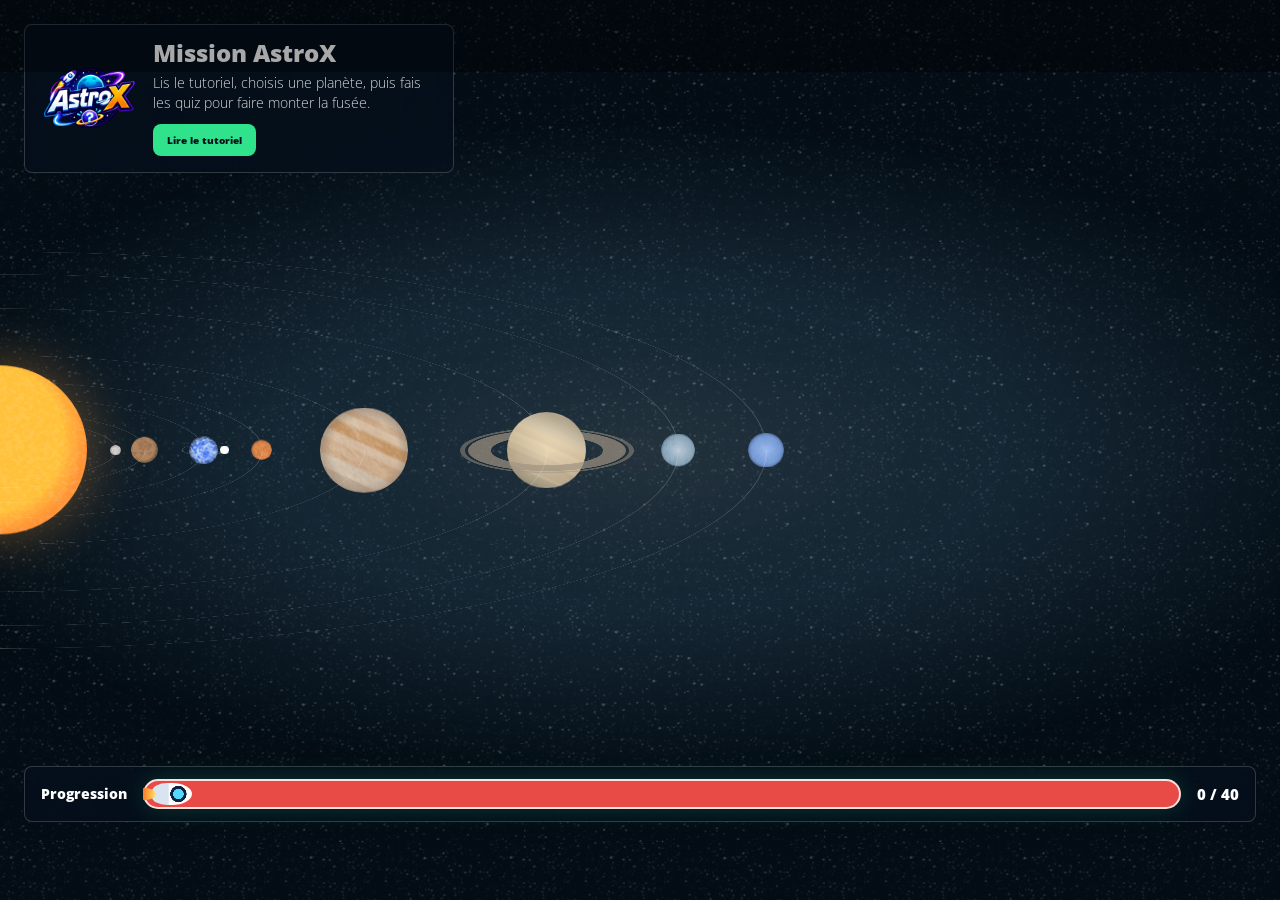
==== commit cf641484: "Update index.html" ====
--- a/index.html
+++ b/index.html
@@ -9,6 +9,12 @@
 </head>
 
 <body class="opening hide-UI view-3D zoom-close data-close controls-close">
+  <header id="navbar">
+    <h1>
+      <img class="logo-navbar" src="./astrox.png" alt="AstroX">
+      <span>Jeu éducatif sur le système solaire</span>
+    </h1>
+  </header>
 
   <nav id="data">
     <a class="sun" data-planete="sun" title="Soleil" href="#sunspeed">Soleil</a>
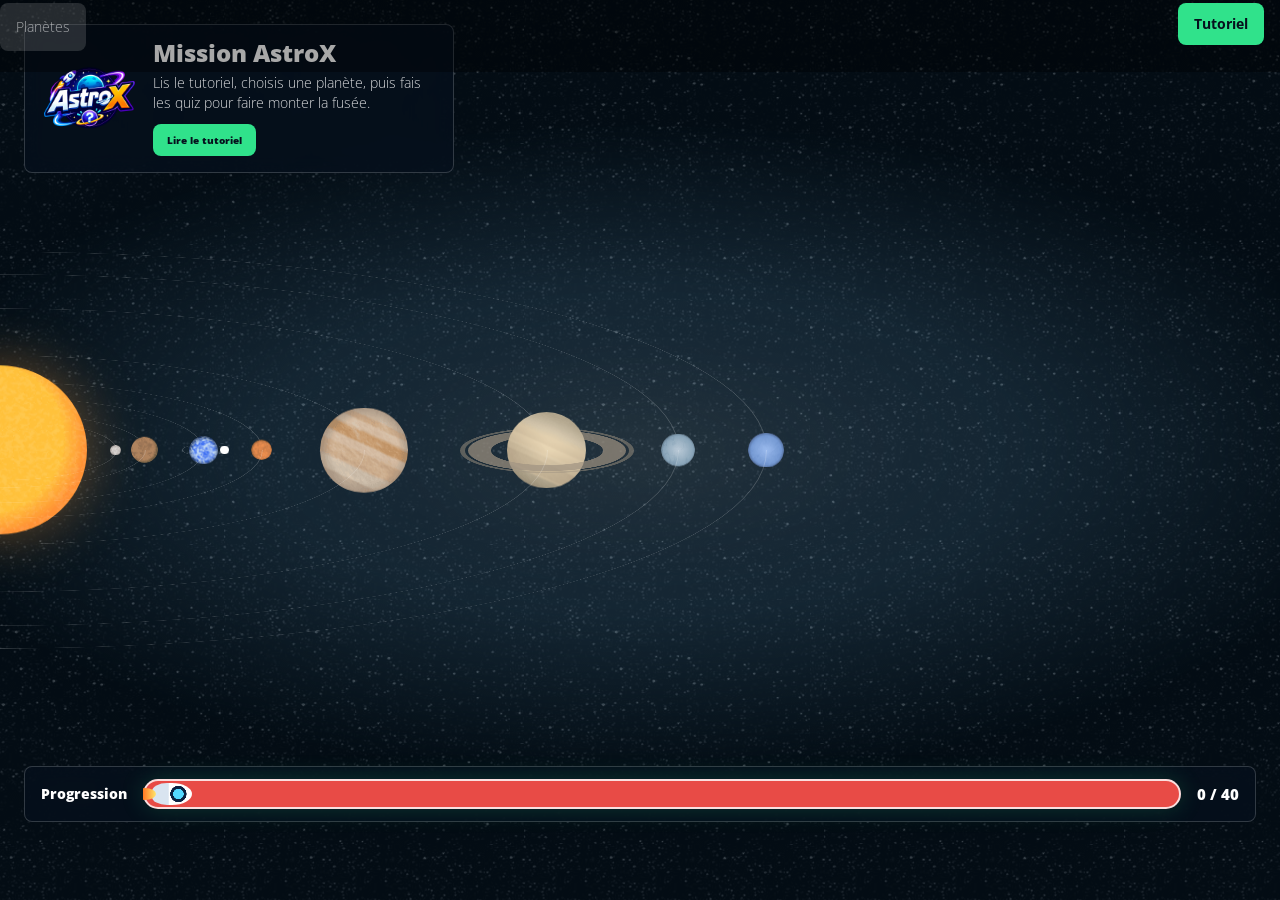
==== commit e134d7c0: "Update index.html" ====
--- a/index.html
+++ b/index.html
@@ -10,10 +10,12 @@
 
 <body class="opening hide-UI view-3D zoom-close data-close controls-close">
   <header id="navbar">
+    <a id="toggle-data" href="#data">Planètes</a>
     <h1>
       <img class="logo-navbar" src="./astrox.png" alt="AstroX">
       <span>Jeu éducatif sur le système solaire</span>
     </h1>
+    <a class="lien-tutoriel" href="./tutoriel.html">Tutoriel</a>
   </header>
 
   <nav id="data">
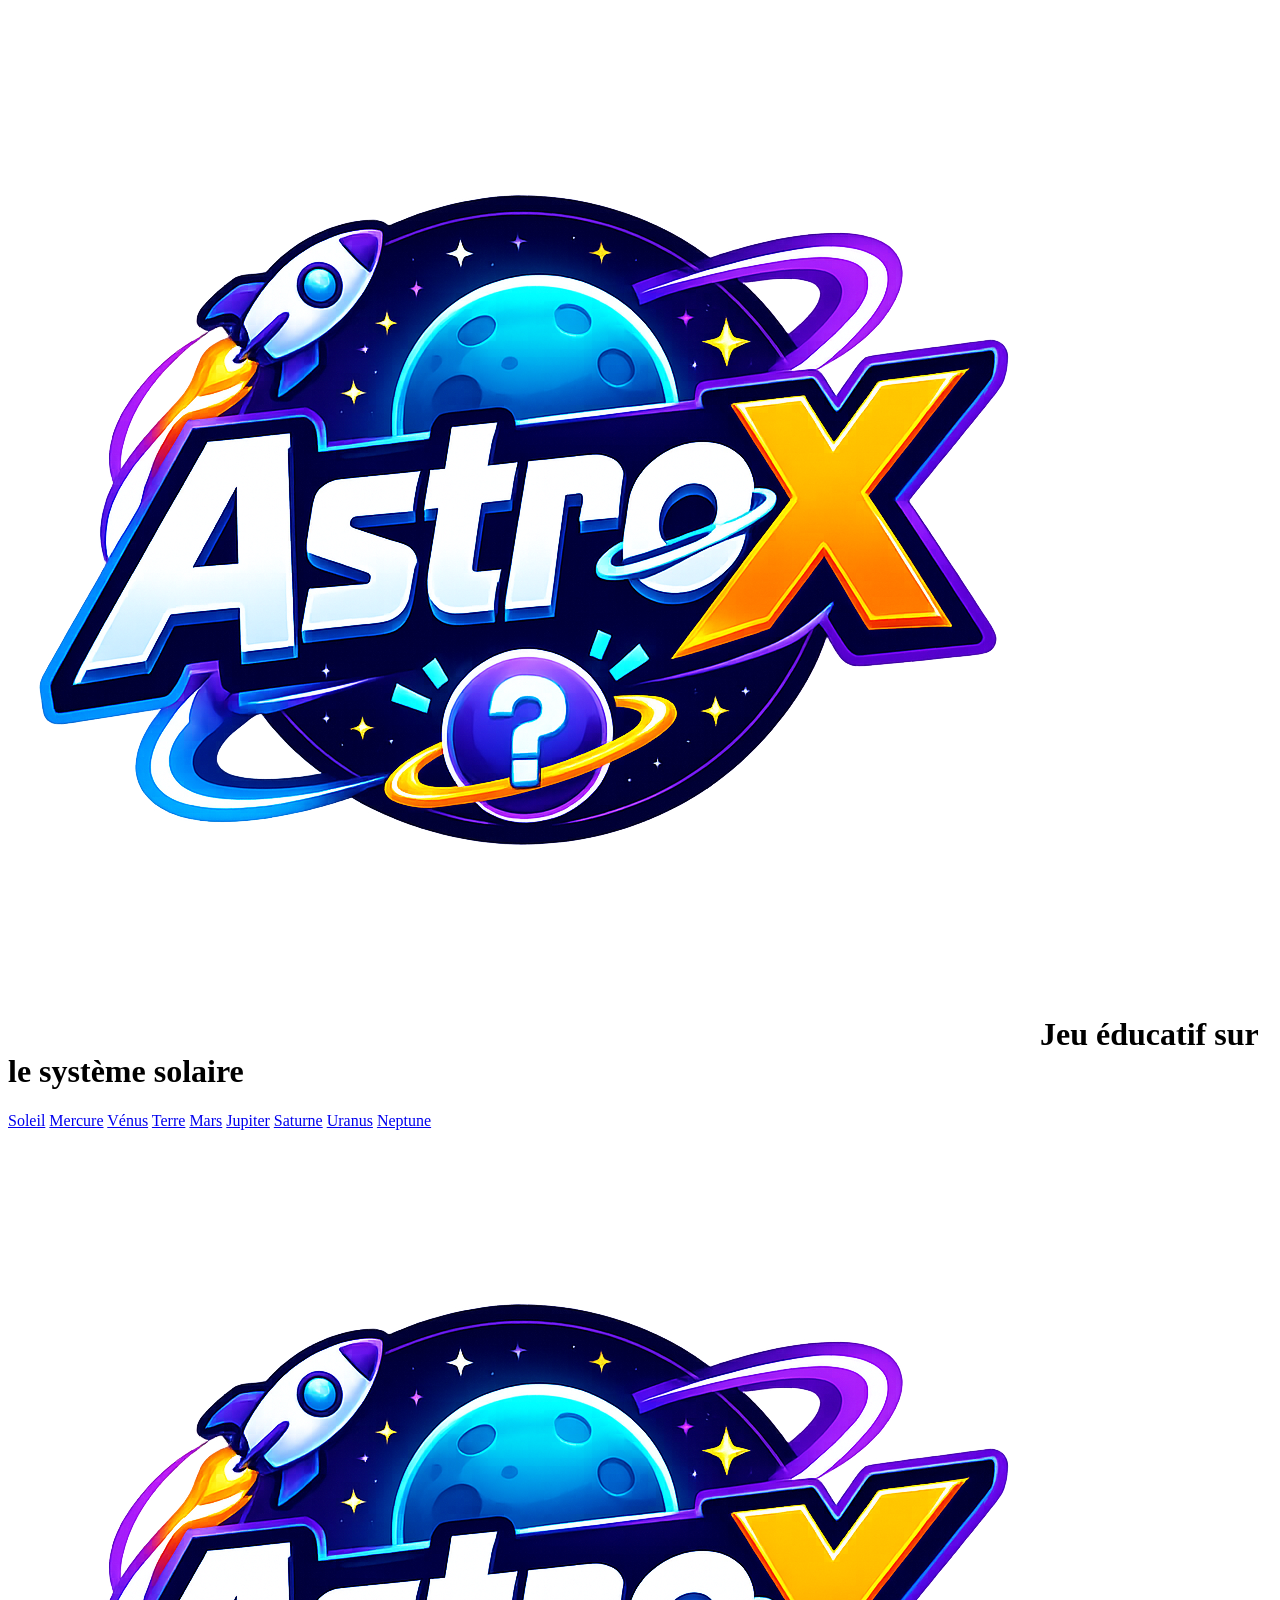
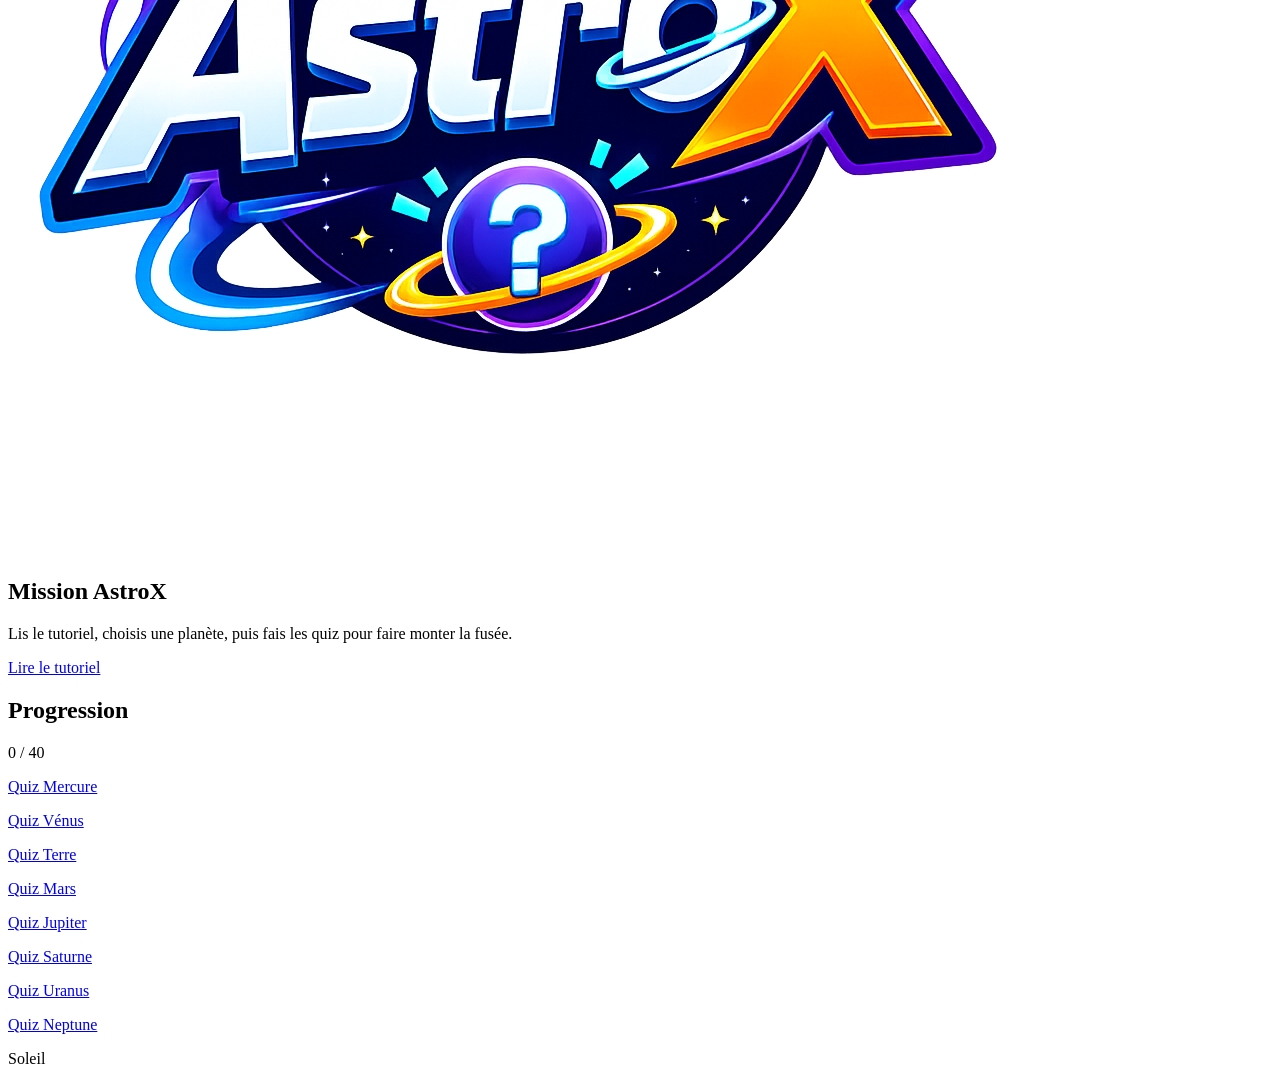
==== commit 4a93753b: "Update index.html" ====
--- a/index.html
+++ b/index.html
@@ -10,12 +10,12 @@
 
 <body class="opening hide-UI view-3D zoom-close data-close controls-close">
   <header id="navbar">
-    <a id="toggle-data" href="#data">Planètes</a>
+    <a id="toggle-data" href="#data"></a>
     <h1>
       <img class="logo-navbar" src="./astrox.png" alt="AstroX">
       <span>Jeu éducatif sur le système solaire</span>
     </h1>
-    <a class="lien-tutoriel" href="./tutoriel.html">Tutoriel</a>
+    <a class="lien-tutoriel" href="./tutoriel.html"></a>
   </header>
 
   <nav id="data">
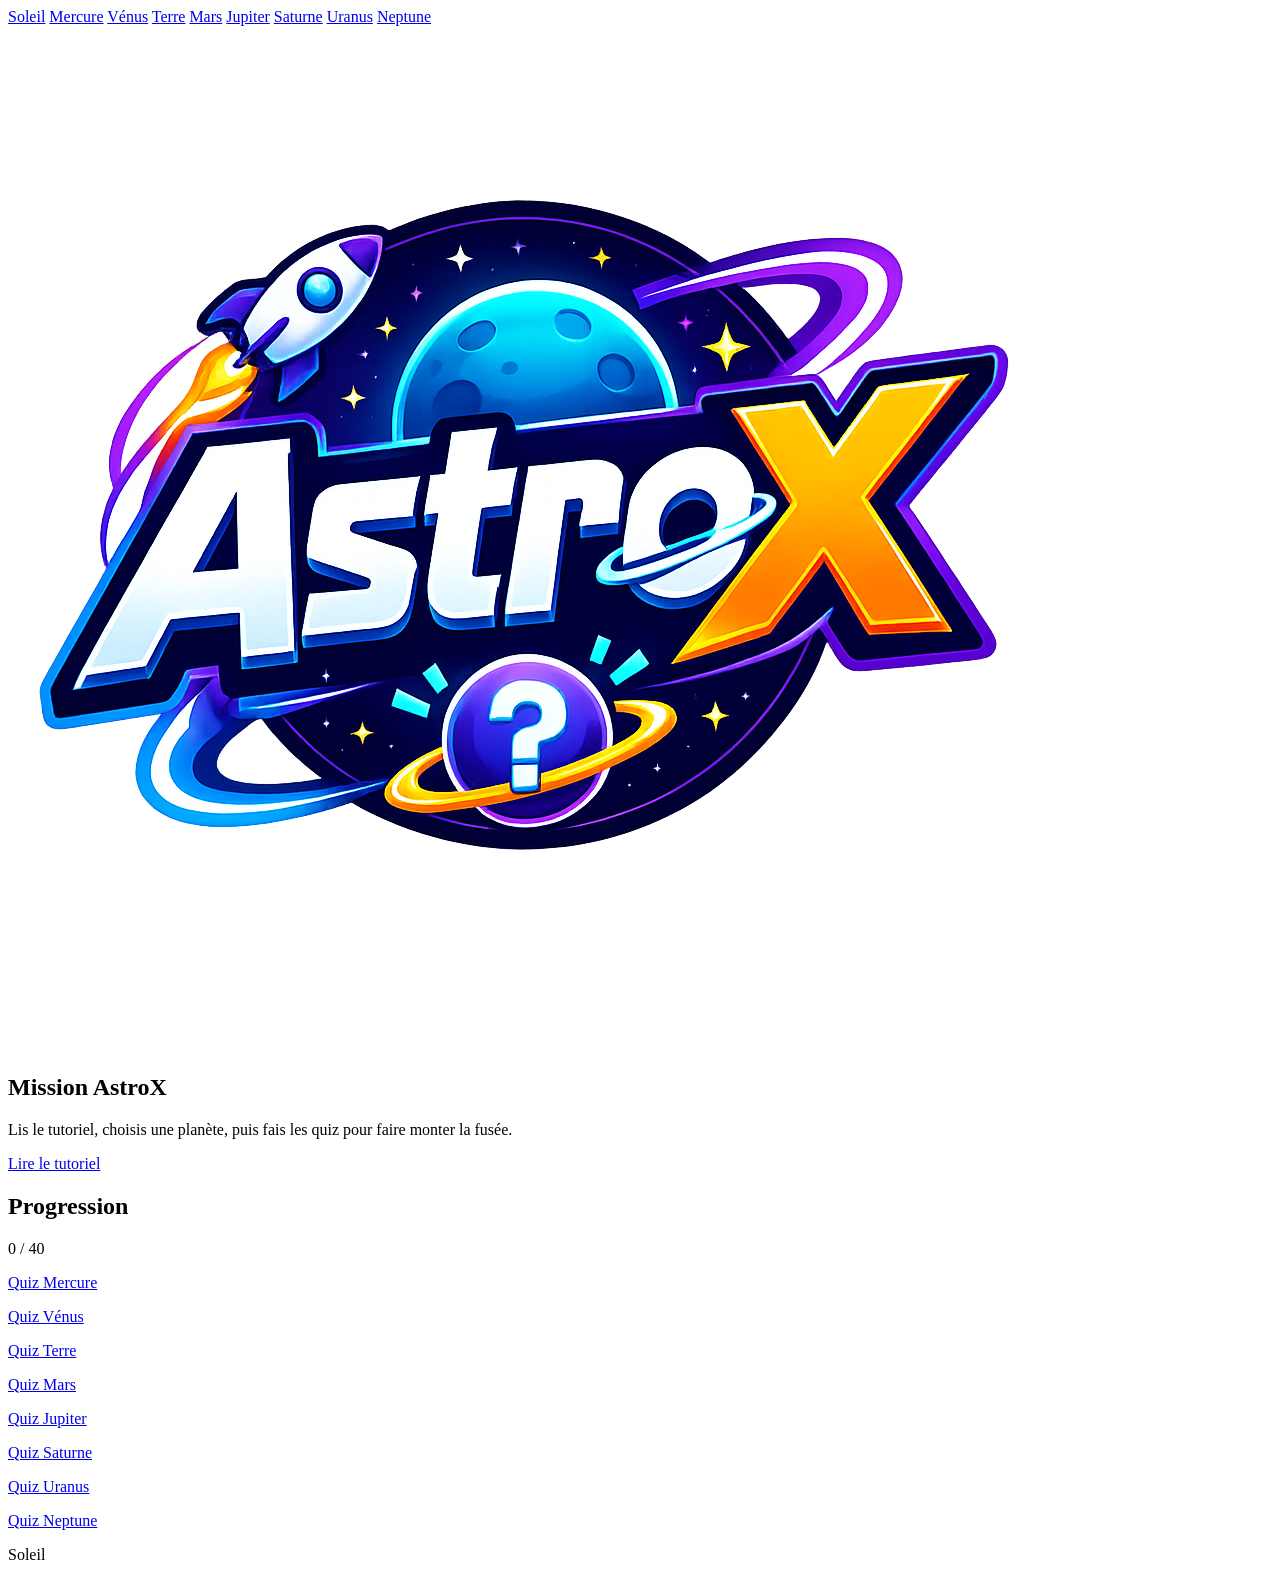
==== commit 4dfa0983: "Update index.html" ====
--- a/index.html
+++ b/index.html
@@ -9,15 +9,6 @@
 </head>
 
 <body class="opening hide-UI view-3D zoom-close data-close controls-close">
-  <header id="navbar">
-    <a id="toggle-data" href="#data"></a>
-    <h1>
-      <img class="logo-navbar" src="./astrox.png" alt="AstroX">
-      <span>Jeu éducatif sur le système solaire</span>
-    </h1>
-    <a class="lien-tutoriel" href="./tutoriel.html"></a>
-  </header>
-
   <nav id="data">
     <a class="sun" data-planete="sun" title="Soleil" href="#sunspeed">Soleil</a>
     <a class="mercury" data-planete="mercury" title="Mercure" href="#mercuryspeed">Mercure</a>
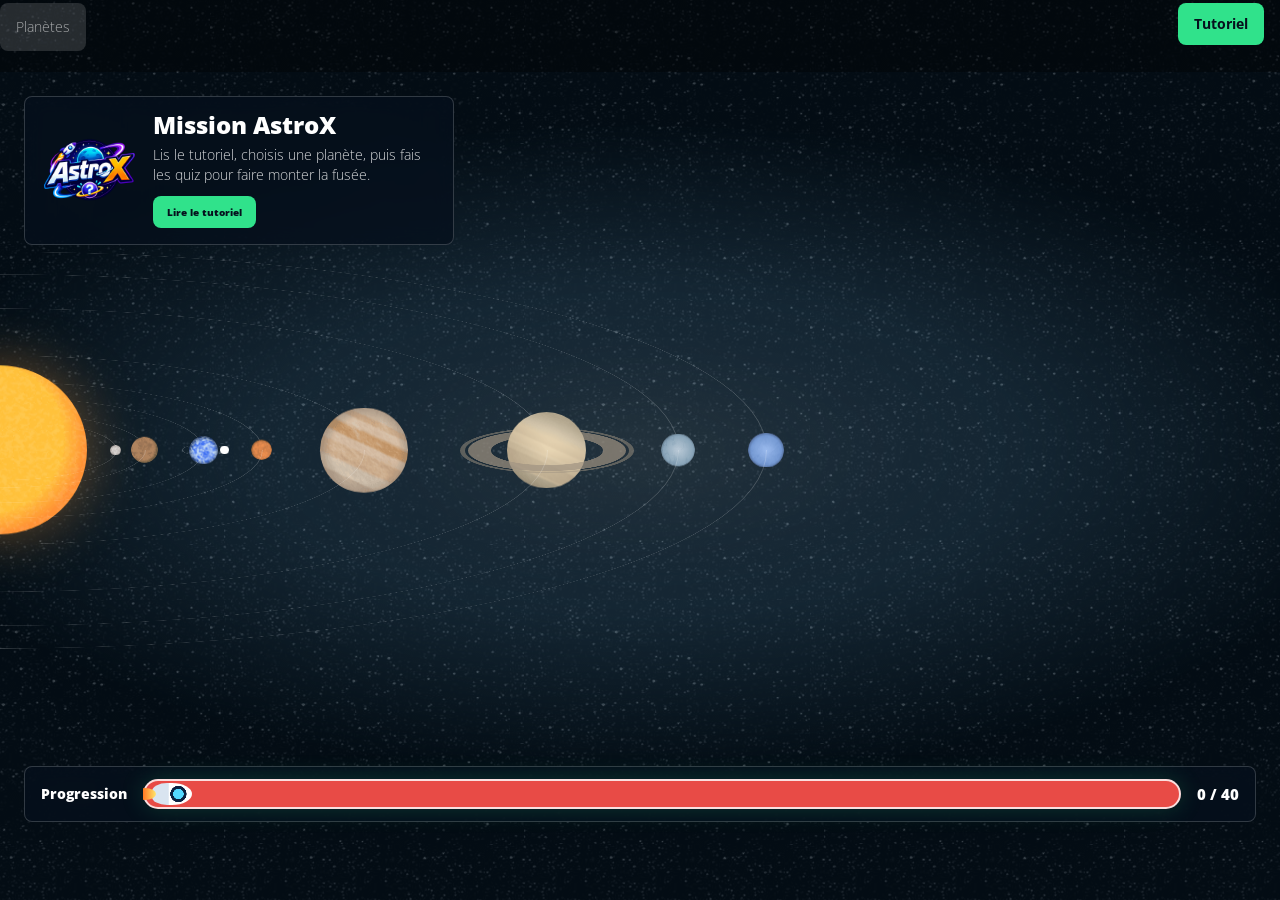
==== commit a33a7046: "Update index.html" ====
--- a/index.html
+++ b/index.html
@@ -9,6 +9,15 @@
 </head>
 
 <body class="opening hide-UI view-3D zoom-close data-close controls-close">
+  <header id="navbar">
+    <a id="toggle-data" href="#data">Planètes</a>
+    <h1>
+      <img class="logo-navbar" src="./astrox.png" alt="AstroX">
+      <span>Jeu éducatif sur le système solaire</span>
+    </h1>
+    <a class="lien-tutoriel" href="./tutoriel.html">Tutoriel</a>
+  </header>
+
   <nav id="data">
     <a class="sun" data-planete="sun" title="Soleil" href="#sunspeed">Soleil</a>
     <a class="mercury" data-planete="mercury" title="Mercure" href="#mercuryspeed">Mercure</a>
--- a/style.css
+++ b/style.css
@@ -0,0 +1,1815 @@
+@import url(https://fonts.googleapis.com/css?family=Open+Sans:400,300);
+/*
+  Copyright (c) 2012 Julian Garnier
+  Licensed under the MIT license
+*/
+
+/*
+  Sources pour le CSS plus avance que les notes de cours :
+  - CSS Grid (display: grid, grid-template-columns) : https://developer.mozilla.org/en-US/docs/Web/CSS/grid-template-columns
+  - Variables CSS avec var() : https://developer.mozilla.org/en-US/docs/Web/CSS/var
+  - Degrades linear-gradient/radial-gradient : https://developer.mozilla.org/en-US/docs/Web/CSS/Guides/Images/Using_gradients
+  - Transformations rotate()/translate() : https://developer.mozilla.org/docs/Web/CSS/transform
+  - backdrop-filter pour l'effet vitre : https://developer.mozilla.org/docs/Web/CSS/Reference/Properties/backdrop-filter
+  - Media queries (@media) : https://developer.mozilla.org/en-US/docs/Web/CSS/Media_Queries
+*/
+html, body, div, span, applet, object, iframe, h1, h2, h3, h4, h5, h6, p, blockquote, pre, a, abbr, acronym, address, big, cite, code, del, dfn, em, img, ins, kbd, q, s, samp, small, strike, strong, sub, sup, tt, var, b, u, i, center, dl, dt, dd, ol, ul, li, fieldset, form, label, legend, table, caption, tbody, tfoot, thead, tr, th, td, article, aside, canvas, details, embed, figure, figcaption, footer, header, hgroup, menu, nav, output, ruby, section, summary, time, mark, audio, video {
+  border: 0;
+  font-size: 100%;
+  font: inherit;
+  vertical-align: baseline;
+  margin: 0;
+  padding: 0; }
+
+article, aside, details, figcaption, figure, footer, header, hgroup, menu, nav, section {
+  display: block; }
+
+body {
+  line-height: 1; }
+
+ol, ul {
+  list-style: none; }
+
+blockquote, q {
+  quotes: none; }
+
+blockquote:before, blockquote:after, q:before, q:after {
+  content: none; }
+
+table {
+  border-collapse: collapse;
+  border-spacing: 0; }
+
+* {
+  -moz-box-sizing: border-box;
+  box-sizing: border-box;
+  box-sizing: border-box; }
+
+body {
+  font-size: 10px;
+  font-family: 'Open Sans', sans-serif;
+  font-weight: 300;
+  background-color: #08090A; }
+
+#universe {
+  z-index: 1;
+  position: absolute;
+  overflow: hidden;
+  width: 100%;
+  height: 100%;
+  background-position: center 40%;
+  background-repeat: no-repeat;
+  background-size: cover; }
+
+#galaxy {
+  position: relative;
+  width: 100%;
+  height: 100%;
+  /*perspective: 4000;*/ }
+
+#solar-system {
+  position: absolute;
+  width: 100%;
+  height: 100%;
+  transform-style: preserve-3d; }
+
+#earth .pos {
+  position: relative;
+}
+
+/* Hidden button */
+.planet-popup {
+  position: absolute;
+
+  top: -60px;          /* move ABOVE */
+  left: 50%;
+  transform: translateX(-50%);
+
+  display: none;
+
+  padding: 10px 16px;
+  background: white;
+  color: black;
+  border: none;
+  border-radius: 8px;
+  cursor: pointer;
+  z-index: 9999;
+}
+
+/* Show button */
+.planet-popup.show {
+  display: block;
+}
+
+.orbit {
+  position: absolute;
+  top: 50%;
+  left: 50%;
+  border: 1px solid rgba(255, 255, 255, 0.2);
+  border-radius: 50%;
+  transform-style: preserve-3d;
+  animation-name: orbit;
+  animation-iteration-count: infinite;
+  animation-timing-function: linear; }
+
+.orbit .orbit {
+  animation-name: suborbit; }
+
+.pos {
+  position: absolute;
+  top: 50%;
+  width: 2em;
+  height: 2em;
+  margin-top: -1em;
+  margin-left: -1em;
+  transform-style: preserve-3d;
+  animation-name: invert;
+  animation-iteration-count: infinite;
+  animation-timing-function: linear; }
+
+#sun, .planet, #earth .moon {
+  position: absolute;
+  top: 50%;
+  left: 50%;
+  width: 1em;
+  height: 1em;
+  margin-top: -0.5em;
+  margin-left: -0.5em;
+  border-radius: 50%;
+  transform-style: preserve-3d; }
+
+#sun {
+  background-color: #FB7209;
+  background-repeat: no-repeat;
+  background-size: cover;
+  box-shadow: 0 0 60px rgba(255, 160, 60, 0.4); }
+
+.planet {
+  background-color: #202020;
+  background-repeat: no-repeat;
+  background-size: cover;
+  animation-iteration-count: infinite;
+  animation-timing-function: linear; }
+
+.ring {
+  position: absolute;
+  top: 50%;
+  left: 50%;
+  border-radius: 50%; }
+
+#saturn .ring {
+  width: 2em;
+  height: 2em;
+  margin-top: -1em;
+  margin-left: -1em;
+  border: 0.3em solid rgba(160, 147, 130, 0.7);
+  animation-iteration-count: infinite;
+  animation-timing-function: linear; }
+
+#saturn .ring:after {
+  border-radius: 50%;
+  position: absolute;
+  content: '';
+  top: 50%;
+  left: 50%;
+  width: 2.2em;
+  height: 2.2em;
+  margin-top: -1.1em;
+  margin-left: -1.1em;
+  border: 0.07em solid rgba(160, 147, 130, 0.5);
+  box-sizing: border-box;
+  box-sizing: border-box; }
+
+/* --------------------------------------------------------------------------- planets index */
+#mercury {
+  z-index: 10; }
+
+#venus {
+  z-index: 9; }
+
+#earth {
+  z-index: 8; }
+
+#moon {
+  z-index: 7; }
+
+#mars {
+  z-index: 6; }
+
+#jupiter {
+  z-index: 5; }
+
+#saturn {
+  z-index: 4; }
+
+#uranus {
+  z-index: 3; }
+
+#neptune {
+  z-index: 2; }
+
+#sun {
+  z-index: 1; }
+
+/* --------------------------------------------------------------------------- animations */
+@keyframes orbit {
+  0% {
+    transform: rotateZ(0deg); }
+
+  100% {
+    transform: rotateZ(-360deg); } }
+
+@keyframes suborbit {
+  0% {
+    transform: rotateX(90deg) rotateZ(0deg); }
+
+  100% {
+    transform: rotateX(90deg) rotateZ(-360deg); } }
+
+@keyframes invert {
+  0% {
+    transform: rotateX(-90deg) rotateY(360deg) rotateZ(0deg); }
+
+  100% {
+    transform: rotateX(-90deg) rotateY(0deg) rotateZ(0deg); } }
+
+/* --------------------------------------------------------------------------- opening */
+.view-3D .opening #sun,
+.view-3D .opening .orbit,
+.view-3D .opening .pos,
+.view-3D .opening .planet,
+.view-3D .opening .satelite,
+.view-3D .opening .ring {
+  transition-duration: 4s; }
+
+#universe.opening #sun {
+  box-shadow: 0 0 0 rgba(255, 160, 60, 0); }
+
+/* --------------------------------------------------------------------------- 2D view */
+.view-2D.zoom-large #sun {
+  transform-style: flat; }
+
+.view-2D.zoom-large .orbit {
+  transform-style: flat; }
+
+.view-2D #sun,
+.view-2D .ring {
+  transform: rotateX(0deg); }
+
+.view-2D .planet,
+.view-2D .moon {
+  transform: rotateX(90deg); }
+
+/* --------------------------------------------------------------------------- 3D view */
+.view-3D.zoom-large #sun {
+  transform-style: preserve-3d; }
+
+.view-3D.zoom-large .orbit {
+  transform-style: preserve-3d; }
+
+.view-3D #solar-system {
+  transform: rotateX(75deg); }
+
+.view-3D #sun {
+  transform: rotateX(-90deg); }
+
+.view-3D .ring {
+  transform: rotateX(90deg); }
+
+.view-3D .planet,
+.view-3D .moon {
+  transform: rotateX(0deg); }
+
+/* --------------------------------------------------------------------------- large zoom */
+.zoom-large #solar-system {
+  width: 100%; }
+
+.zoom-large.view-2D .scale-stretched #solar-system {
+  font-size: 26%; }
+
+.zoom-large.view-3D .scale-stretched #solar-system {
+  font-size: 62%; }
+
+.zoom-large.view-2D .scale-d #solar-system {
+  font-size: 22%; }
+
+.zoom-large.view-3D .scale-d #solar-system {
+  font-size: 48%; }
+
+.zoom-large.view-2D .scale-s #solar-system {
+  font-size: 7%; }
+
+.zoom-large.view-3D .scale-s #solar-system {
+  font-size: 14%; }
+
+/* --------------------------------------------------------------------------- close zoom */
+.zoom-close #solar-system {
+  width: 200%;
+  font-size: 100%; }
+
+.zoom-close .scale-stretched #solar-system {
+  margin-left: -100%; }
+
+.zoom-close .scale-d #solar-system {
+  margin-left: -106%; }
+
+.zoom-close.view-2D .scale-d #solar-system {
+  font-size: 84%; }
+
+.zoom-close.view-3D .scale-d #solar-system {
+  font-size: 84%; }
+
+.zoom-close .scale-s #solar-system {
+  margin-left: -145%; }
+
+.zoom-close.view-2D .scale-s #solar-system {
+  font-size: 40%; }
+
+.zoom-close.view-3D .scale-s #solar-system {
+  font-size: 40%; }
+
+.zoom-close .orbit,
+.zoom-close .pos,
+.zoom-close .planet,
+.zoom-close .satelite,
+.zoom-close .ring {
+  animation-play-state: paused!important;
+  animation-duration: 0s!important;
+  animation: none!important; }
+
+.zoom-close.view-2D .planet,
+.zoom-close.view-2D .moon {
+  transform: rotateX(0deg); }
+
+.zoom-close.view-3D .planet {
+  transform: rotateX(-90deg); }
+
+.zoom-close.view-3D .moon {
+  transform: rotateX(90deg); }
+
+.zoom-close .pos {
+  left: 100%!important;
+  top: 50%!important; }
+
+/* --------------------------------------------------------------------------- data */
+/* --------------------------------------------------------------------------- speed */
+/* sideral years */
+#mercury .pos,
+#mercury .planet,
+#mercury.orbit {
+  animation-duration: 2.89016s; }
+
+#venus .pos,
+#venus .planet,
+#venus.orbit {
+  animation-duration: 7.38237s; }
+
+#earth .pos,
+#earth .planet,
+#earth.orbit {
+  animation-duration: 12.00021s; }
+
+#earth .orbit .pos,
+#earth .orbit {
+  animation-duration: 0.89764s; }
+
+#mars .pos,
+#mars .planet,
+#mars.orbit {
+  animation-duration: 22.57017s; }
+
+#jupiter .pos,
+#jupiter .planet,
+#jupiter.orbit {
+  animation-duration: 142.35138s; }
+
+#saturn .pos,
+#saturn .planet,
+#saturn.orbit,
+#saturn .ring {
+  animation-duration: 353.36998s; }
+
+#uranus .pos,
+#uranus .planet,
+#uranus.orbit {
+  animation-duration: 1008.20215s; }
+
+#neptune .pos,
+#neptune .planet,
+#neptune.orbit {
+  animation-duration: 1977.49584s; }
+
+/* --------------------------------------------------------------------------- planets sizes */
+/* --------------------------------------------------------------------------- stretched sizes */
+.scale-stretched #sun {
+  font-size: 24em; }
+
+.scale-stretched #mercury .planet {
+  font-size: 1.5em; }
+
+.scale-stretched #venus .planet {
+  font-size: 3.72em; }
+
+.scale-stretched #earth .planet {
+  font-size: 3.92em; }
+
+.scale-stretched #earth .moon {
+  font-size: 1.2em; }
+
+.scale-stretched #mars .planet {
+  font-size: 2.9em; }
+
+.scale-stretched #jupiter .planet {
+  font-size: 12em; }
+
+.scale-stretched #saturn .planet {
+  font-size: 10.8em; }
+
+.scale-stretched #uranus .planet {
+  font-size: 4.68em; }
+
+.scale-stretched #neptune .planet {
+  font-size: 4.9em; }
+
+/* --------------------------------------------------------------------------- scaled sizes */
+/*
+(planets radius * 2) * ratio
+*/
+/*$distanceScaleRatio:   0.000075em;*/
+/* --------------------------------------------------------------------------- planets distance scale sizes */
+.scale-d #sun {
+  font-size: 41.73048em; }
+
+.scale-d #mercury .planet {
+  font-size: 0.14634em; }
+
+.scale-d #venus .planet {
+  font-size: 0.36306em; }
+
+.scale-d #earth .planet {
+  font-size: 0.38226em; }
+
+.scale-d #earth .moon {
+  font-size: 0.08226em; }
+
+.scale-d #mars .planet {
+  font-size: 0.20334em; }
+
+.scale-d #jupiter .planet {
+  font-size: 4.19466em; }
+
+.scale-d #saturn .planet {
+  font-size: 3.49392em; }
+
+.scale-d #uranus .planet {
+  font-size: 1.52172em; }
+
+.scale-d #neptune .planet {
+  font-size: 1.47732em; }
+
+/* --------------------------------------------------------------------------- planet size scale sizes */
+.scale-s #sun {
+  font-size: 417.3048em; }
+
+.scale-s #mercury .planet {
+  font-size: 1.4634em; }
+
+.scale-s #venus .planet {
+  font-size: 3.6306em; }
+
+.scale-s #earth .planet {
+  font-size: 3.8226em; }
+
+.scale-s #earth .moon {
+  font-size: 0.8226em; }
+
+.scale-s #mars .planet {
+  font-size: 2.0334em; }
+
+.scale-s #jupiter .planet {
+  font-size: 41.9466em; }
+
+.scale-s #saturn .planet {
+  font-size: 34.9392em; }
+
+.scale-s #uranus .planet {
+  font-size: 15.2172em; }
+
+.scale-s #neptune .planet {
+  font-size: 14.7732em; }
+
+/* --------------------------------------------------------------------------- stretched orbits */
+.scale-stretched #mercury.orbit {
+  width: 32em;
+  height: 32em;
+  margin-top: -16em;
+  margin-left: -16em; }
+
+.scale-stretched #venus.orbit {
+  width: 40em;
+  height: 40em;
+  margin-top: -20em;
+  margin-left: -20em; }
+
+.scale-stretched #earth.orbit {
+  width: 56em;
+  height: 56em;
+  margin-top: -28em;
+  margin-left: -28em; }
+
+.scale-stretched #earth .orbit {
+  width: 6em;
+  height: 6em;
+  margin-top: -3em;
+  margin-left: -3em; }
+
+.scale-stretched #mars.orbit {
+  width: 72em;
+  height: 72em;
+  margin-top: -36em;
+  margin-left: -36em; }
+
+.scale-stretched #jupiter.orbit {
+  width: 100em;
+  height: 100em;
+  margin-top: -50em;
+  margin-left: -50em; }
+
+.scale-stretched #saturn.orbit {
+  width: 150em;
+  height: 150em;
+  margin-top: -75em;
+  margin-left: -75em; }
+
+.scale-stretched #uranus.orbit {
+  width: 186em;
+  height: 186em;
+  margin-top: -93em;
+  margin-left: -93em; }
+
+.scale-stretched #neptune.orbit {
+  width: 210em;
+  height: 210em;
+  margin-top: -105em;
+  margin-left: -105em; }
+
+/* --------------------------------------------------------------------------- scaled orbits */
+/* --------------------------------------------------------------------------- distance scale orbits */
+.scale-d #mercury.orbit {
+  width: 44.74176em;
+  height: 44.74176em;
+  margin-top: -22.37088em;
+  margin-left: -22.37088em; }
+
+.scale-d #venus.orbit {
+  width: 47.35737em;
+  height: 47.35737em;
+  margin-top: -23.67869em;
+  margin-left: -23.67869em; }
+
+.scale-d #earth.orbit {
+  width: 49.50959em;
+  height: 49.50959em;
+  margin-top: -24.75479em;
+  margin-left: -24.75479em; }
+
+.scale-d #mars.orbit {
+  width: 53.58356em;
+  height: 53.58356em;
+  margin-top: -26.79178em;
+  margin-left: -26.79178em; }
+
+.scale-d #jupiter.orbit {
+  width: 82.2042em;
+  height: 82.2042em;
+  margin-top: -41.1021em;
+  margin-left: -41.1021em; }
+
+.scale-d #saturn.orbit {
+  width: 115.91713em;
+  height: 115.91713em;
+  margin-top: -57.95857em;
+  margin-left: -57.95857em; }
+
+.scale-d #uranus.orbit {
+  width: 191.00471em;
+  height: 191.00471em;
+  margin-top: -95.50235em;
+  margin-left: -95.50235em; }
+
+.scale-d #neptune.orbit {
+  width: 275.64709em;
+  height: 275.64709em;
+  margin-top: -137.82355em;
+  margin-left: -137.82355em; }
+
+/* Moon */
+.scale-d #earth .orbit {
+  width: 1em;
+  height: 1em;
+  margin-top: -0.5em;
+  margin-left: -0.5em; }
+
+/* --------------------------------------------------------------------------- size scale orbits */
+.scale-s #mercury.orbit {
+  width: 441.3048em;
+  height: 441.3048em;
+  margin-top: -220.6524em;
+  margin-left: -220.6524em; }
+
+.scale-s #venus.orbit {
+  width: 457.3048em;
+  height: 457.3048em;
+  margin-top: -228.6524em;
+  margin-left: -228.6524em; }
+
+.scale-s #earth.orbit {
+  width: 473.3048em;
+  height: 473.3048em;
+  margin-top: -236.6524em;
+  margin-left: -236.6524em; }
+
+.scale-s #mars.orbit {
+  width: 489.3048em;
+  height: 489.3048em;
+  margin-top: -244.6524em;
+  margin-left: -244.6524em; }
+
+.scale-s #jupiter.orbit {
+  width: 561.3048em;
+  height: 561.3048em;
+  margin-top: -280.6524em;
+  margin-left: -280.6524em; }
+
+.scale-s #saturn.orbit {
+  width: 705.3048em;
+  height: 705.3048em;
+  margin-top: -352.6524em;
+  margin-left: -352.6524em; }
+
+.scale-s #uranus.orbit {
+  width: 817.3048em;
+  height: 817.3048em;
+  margin-top: -408.6524em;
+  margin-left: -408.6524em; }
+
+.scale-s #neptune.orbit {
+  width: 881.3048em;
+  height: 881.3048em;
+  margin-top: -440.6524em;
+  margin-left: -440.6524em; }
+
+/* Moon */
+.scale-s #earth .orbit {
+  width: 1em;
+  height: 1em;
+  margin-top: -0.5em;
+  margin-left: -0.5em; }
+
+/* --------------------------------------------------------------------------- text infos data */
+/* --------------------------------------------------------------------------- speed */
+.set-speed dl.infos dd span:after {
+  content: 'Vitesse Orbitale'; }
+
+.set-speed #sun dl.infos dd:after {
+  content: '0 km/h'; }
+
+.set-speed #mercury dl.infos dd:after {
+  content: '170,503 km/h'; }
+
+.set-speed #venus dl.infos dd:after {
+  content: '126,074 km/h'; }
+
+.set-speed #earth dl.infos dd:after {
+  content: '107,218 km/h'; }
+
+.set-speed #mars dl.infos dd:after {
+  content: '86,677 km/h'; }
+
+.set-speed #jupiter dl.infos dd:after {
+  content: '47,002 km/h'; }
+
+.set-speed #saturn dl.infos dd:after {
+  content: '34,701 km/h'; }
+
+.set-speed #uranus dl.infos dd:after {
+  content: '24,477 km/h'; }
+
+.set-speed #neptune dl.infos dd:after {
+  content: '19,566 km/h'; }
+
+/* --------------------------------------------------------------------------- size */
+.set-size dl.infos dd span:after {
+  content: 'Equatorial Circumference'; }
+
+.set-size #sun dl.infos dd:after {
+  content: '4,370,005 km'; }
+
+.set-size #mercury dl.infos dd:after {
+  content: '15,329 km'; }
+
+.set-size #venus dl.infos dd:after {
+  content: '38,024 km'; }
+
+.set-size #earth dl.infos dd:after {
+  content: '40,030 km'; }
+
+.set-size #mars dl.infos dd:after {
+  content: '21,296 km'; }
+
+.set-size #jupiter dl.infos dd:after {
+  content: '439,263 km'; }
+
+.set-size #saturn dl.infos dd:after {
+  content: '365,882 km'; }
+
+.set-size #uranus dl.infos dd:after {
+  content: '159,354 km'; }
+
+.set-size #neptune dl.infos dd:after {
+  content: '154,704 km'; }
+
+/* --------------------------------------------------------------------------- distance */
+.set-distance dl.infos dd span:after {
+  content: 'From Sun'; }
+
+.set-distance #sun dl.infos dd span:after {
+  content: 'From Earth'; }
+
+.set-distance #sun dl.infos dd:after {
+  content: '149,598,262 km'; }
+
+.set-distance #mercury dl.infos dd:after {
+  content: '57,909,227 km'; }
+
+.set-distance #venus dl.infos dd:after {
+  content: '108,209,475 km'; }
+
+.set-distance #earth dl.infos dd:after {
+  content: '149,598,262 km'; }
+
+.set-distance #mars dl.infos dd:after {
+  content: '227,943,824 km'; }
+
+.set-distance #jupiter dl.infos dd:after {
+  content: '778,340,821 km'; }
+
+.set-distance #saturn dl.infos dd:after {
+  content: '1,426,666,422 km'; }
+
+.set-distance #uranus dl.infos dd:after {
+  content: '2,870,658,186 km'; }
+
+.set-distance #neptune dl.infos dd:after {
+  content: '4,498,396,441 km'; }
+
+/* --------------------------------------------------------------------------- planets starting position and lighting effect */
+/* --------------------------------------------------------------------------- mercury ; pos: Top */
+#mercury .pos {
+  left: 50%;
+  top: -1%; }
+
+#mercury .planet {
+  animation-name: shadow-mercury; }
+
+@keyframes shadow-mercury {
+  0% {
+    box-shadow: inset 0 0 1px rgba(0, 0, 0, 0.5);
+    /* TOP */ }
+
+  25% {
+    box-shadow: inset 4px 0 2px rgba(0, 0, 0, 0.5);
+    /* LEFT */ }
+
+  50% {
+    box-shadow: inset 13px -5px 4px rgba(0, 0, 0, 0.5);
+    /* BOTTOM */ }
+
+  50.01% {
+    box-shadow: inset -13px -5px 4px rgba(0, 0, 0, 0.5);
+    /* BOTTOM */ }
+
+  75% {
+    box-shadow: inset -4px 0 2px rgba(0, 0, 0, 0.5);
+    /* RIGHT */ }
+
+  100% {
+    box-shadow: inset 0 0 1px rgba(0, 0, 0, 0.5);
+    /* TOP */ } }
+
+.scaled.view-2D #mercury .planet,
+.scaled.view-3D #mercury .planet {
+  box-shadow: inset -4px 0 2px rgba(0, 0, 0, 0.5);
+  /* RIGHT */ }
+
+/* --------------------------------------------------------------------------- venus ; pos: Left */
+#venus .pos {
+  left: 0;
+  top: 50%; }
+
+#venus .planet {
+  animation-name: shadow-venus; }
+
+@keyframes shadow-venus {
+  0% {
+    box-shadow: inset 4px 0 2px rgba(0, 0, 0, 0.5);
+    /* LEFT */ }
+
+  25% {
+    box-shadow: inset 22px -20px 10px rgba(0, 0, 0, 0.5);
+    /* BOTTOM */ }
+
+  25.5% {
+    box-shadow: inset -22px -20px 10px rgba(0, 0, 0, 0.5);
+    /* BOTTOM */ }
+
+  50% {
+    box-shadow: inset -4px 0 2px rgba(0, 0, 0, 0.5);
+    /* RIGHT */ }
+
+  75% {
+    box-shadow: inset 0 0 1px rgba(0, 0, 0, 0.5);
+    /* TOP */ }
+
+  100% {
+    box-shadow: inset 4px 0 2px rgba(0, 0, 0, 0.5);
+    /* LEFT */ } }
+
+.scaled.view-2D #venus .planet,
+.scaled.view-3D #venus .planet {
+  box-shadow: inset -4px 0 2px rgba(0, 0, 0, 0.5);
+  /* RIGHT */ }
+
+/* --------------------------------------------------------------------------- earth ; pos: Right */
+#earth .pos {
+  left: 100%;
+  top: 50%; }
+
+#earth .planet {
+  animation-name: shadow-earth; }
+
+@keyframes shadow-earth {
+  0% {
+    box-shadow: inset -4px 0 2px rgba(0, 0, 0, 0.5);
+    /* RIGHT */ }
+
+  25% {
+    box-shadow: inset 0 0 1px rgba(0, 0, 0, 0.5);
+    /* TOP */ }
+
+  50% {
+    box-shadow: inset 4px 0 2px rgba(0, 0, 0, 0.5);
+    /* LEFT */ }
+
+  75% {
+    box-shadow: inset 24px -20px 15px rgba(0, 0, 0, 0.5);
+    /* BOTTOM */ }
+
+  75.01% {
+    box-shadow: inset -24px -20px 15px rgba(0, 0, 0, 0.5);
+    /* BOTTOM */ }
+
+  100% {
+    box-shadow: inset -4px 0 2px rgba(0, 0, 0, 0.5);
+    /* RIGHT */ } }
+
+.scaled.view-2D #earth .planet,
+.scaled.view-3D #earth .planet {
+  box-shadow: inset -4px 0 2px rgba(0, 0, 0, 0.5);
+  /* RIGHT */ }
+
+/* --------------------------------------------------------------------------- moon */
+#earth .orbit .pos {
+  left: 100%;
+  top: 50%; }
+
+/* --------------------------------------------------------------------------- mars ; pos: Bottom */
+#mars .pos {
+  left: 50%;
+  top: 100%; }
+
+#mars .planet {
+  animation-name: shadow-mars; }
+
+@keyframes shadow-mars {
+  0% {
+    box-shadow: inset -18px -10px 10px rgba(0, 0, 0, 0.5);
+    /* BOTTOM */ }
+
+  25% {
+    box-shadow: inset -4px 0 2px rgba(0, 0, 0, 0.5);
+    /* RIGHT */ }
+
+  50% {
+    box-shadow: inset 0 1px 1px rgba(0, 0, 0, 0.5);
+    /* TOP */ }
+
+  75% {
+    box-shadow: inset 4px 0 2px rgba(0, 0, 0, 0.5);
+    /* LEFT */ }
+
+  99.99% {
+    box-shadow: inset 18px -10px 10px rgba(0, 0, 0, 0.5);
+    /* BOTTOM */ }
+
+  100% {
+    box-shadow: inset -18px -10px 10px rgba(0, 0, 0, 0.5);
+    /* BOTTOM */ } }
+
+.scaled.view-2D #mars .planet,
+.scaled.view-3D #mars .planet {
+  box-shadow: inset -4px 0 2px rgba(0, 0, 0, 0.5);
+  /* RIGHT */ }
+
+/* --------------------------------------------------------------------------- jupiter ; pos: Right */
+#jupiter .pos {
+  left: 100%;
+  top: 50%; }
+
+#jupiter .planet {
+  animation-name: shadow-jupiter; }
+
+@keyframes shadow-jupiter {
+  0% {
+    box-shadow: inset -16px 0 5px rgba(0, 0, 0, 0.5);
+    /* RIGHT */ }
+
+  25% {
+    box-shadow: inset 0 3px 2px rgba(0, 0, 0, 0.5);
+    /* TOP */ }
+
+  50% {
+    box-shadow: inset 16px 0 5px rgba(0, 0, 0, 0.5);
+    /* LEFT */ }
+
+  75% {
+    box-shadow: inset 94px -30px 40px rgba(0, 0, 0, 0.5);
+    /* BOTTOM */ }
+
+  75.01% {
+    box-shadow: inset -94px -30px 40px rgba(0, 0, 0, 0.5);
+    /* BOTTOM */ }
+
+  100% {
+    box-shadow: inset -16px 0 5px rgba(0, 0, 0, 0.5);
+    /* RIGHT */ } }
+
+.scaled.view-2D #jupiter .planet,
+.scaled.view-3D #jupiter .planet {
+  box-shadow: inset -16px 0 5px rgba(0, 0, 0, 0.5);
+  /* RIGHT */ }
+
+/* --------------------------------------------------------------------------- saturn ; pos: Left */
+#saturn .pos {
+  left: 0%;
+  top: 50%; }
+
+#saturn .planet {
+  animation-name: shadow-saturn; }
+
+@keyframes shadow-saturn {
+  0% {
+    box-shadow: inset 16px 0 5px rgba(0, 0, 0, 0.5);
+    /* LEFT */ }
+
+  25% {
+    box-shadow: inset 80px -30px 50px rgba(0, 0, 0, 0.5);
+    /* BOTTOM */ }
+
+  25.01% {
+    box-shadow: inset -94px -30px 40px rgba(0, 0, 0, 0.5);
+    /* BOTTOM */ }
+
+  50% {
+    box-shadow: inset -16px 0 5px rgba(0, 0, 0, 0.5);
+    /* RIGHT */ }
+
+  75% {
+    box-shadow: inset -2px 3px 2px rgba(0, 0, 0, 0.5);
+    /* TOP */ }
+
+  100% {
+    box-shadow: inset 16px 0 5px rgba(0, 0, 0, 0.5);
+    /* LEFT */ } }
+
+.scaled.view-2D #saturn .planet,
+.scaled.view-3D #saturn .planet {
+  box-shadow: inset -16px 0 5px rgba(0, 0, 0, 0.5);
+  /* RIGHT */ }
+
+/* --------------------------------------------------------------------------- saturn ring */
+/*
+
+#saturn .ring           { animation-name:     shadow-saturn-ring; }
+
+@keyframes 
+shadow-saturn-ring{ 0%   { box-shadow: inset -16px  0      4px   rgba(20, 40, 50, 0.45); opacity: .4; }
+                  25%    { box-shadow: inset -5px   -30px   12px  rgba(20, 40, 50, 0.3);  opacity: 1; }
+                  25.01% { box-shadow: inset 5px    -30px   12px  rgba(20, 40, 50, 0.3);  opacity: 1; }
+                  50%    { box-shadow: inset 16px   0      4px   rgba(20, 40, 50, 0.45);  opacity: .4; }
+                  75%    { box-shadow: inset 0      30px  50px  rgba(20, 40, 50, 0);  opacity: .3; }
+                  100%   { box-shadow: inset -16px  0      4px   rgba(20, 40, 50, 0.45);  opacity: .4; }
+                }
+
+.scaled.view-2D #saturn .ring,
+.scaled.view-3D #saturn .ring { box-shadow: inset 16px   0      4px   rgba(20, 40, 50, 0.6); }
+
+*/
+/* --------------------------------------------------------------------------- uranus ; pos: Left */
+#uranus .pos {
+  left: 0;
+  top: 50%; }
+
+#uranus .planet {
+  animation-name: shadow-uranus; }
+
+@keyframes shadow-uranus {
+  0% {
+    box-shadow: inset 8px 0 5px rgba(0, 0, 0, 0.5);
+    /* LEFT */ }
+
+  25% {
+    box-shadow: inset 40px -15px 40px rgba(0, 0, 0, 0.5);
+    /* BOTTOM */ }
+
+  25.01% {
+    box-shadow: inset -40px -15px 40px rgba(0, 0, 0, 0.5);
+    /* BOTTOM */ }
+
+  50% {
+    box-shadow: inset -8px 0 5px rgba(0, 0, 0, 0.5);
+    /* RIGHT */ }
+
+  75% {
+    box-shadow: inset 0 0 2px rgba(0, 0, 0, 0.5);
+    /* TOP */ }
+
+  100% {
+    box-shadow: inset 8px 0 5px rgba(0, 0, 0, 0.5);
+    /* LEFT */ } }
+
+.scaled.view-2D #uranus .planet,
+.scaled.view-3D #uranus .planet {
+  box-shadow: inset -8px 0 5px rgba(0, 0, 0, 0.5);
+  /* RIGHT */ }
+
+/* --------------------------------------------------------------------------- neptune ; pos: Top */
+#neptune .pos {
+  left: 50%;
+  top: 0; }
+
+#neptune .planet {
+  animation-name: shadow-neptune; }
+
+@keyframes shadow-neptune {
+  0% {
+    box-shadow: inset 0 0 2px rgba(0, 0, 0, 0.5);
+    /* TOP */ }
+
+  25% {
+    box-shadow: inset 12px 0 5px rgba(0, 0, 0, 0.5);
+    /* LEFT */ }
+
+  50% {
+    box-shadow: inset 50px -15px 40px rgba(0, 0, 0, 0.5);
+    /* BOTTOM */ }
+
+  50.01% {
+    box-shadow: inset -50px -15px 40px rgba(0, 0, 0, 0.5);
+    /* BOTTOM */ }
+
+  75% {
+    box-shadow: inset -12px 0 5px rgba(0, 0, 0, 0.5);
+    /* RIGHT */ }
+
+  100% {
+    box-shadow: inset 0 0 2px rgba(0, 0, 0, 0.5);
+    /* TOP */ } }
+
+.scaled.view-2D #neptune .planet,
+.scaled.view-3D #neptune .planet {
+  box-shadow: inset -12px 0 5px rgba(0, 0, 0, 0.5);
+  /* RIGHT */ }
+
+/* --------------------------------------------------------------------------- DEBUG 
+.pos, 
+.planet, 
+.orbit,
+.ring { animation-duration: 20s!important; }
+
+/* */
+/* --------------------------------------------------------------------------- navigation styles */
+dl.infos {
+  position: absolute;
+  display: block;
+  opacity: 0;
+  width: 100%;
+  height: 100%;
+  margin-top: -90%;
+  margin-left: 90%;
+  padding-left: 100%;
+  transform-origin: 100% 100%;
+  transform-style: preserve-3d;
+  transform: rotateX(90deg); }
+
+dl.infos:before {
+  position: absolute;
+  content: '';
+  width: 15px;
+  height: 30px;
+  left: 15px;
+  bottom: 0;
+  border-top: 1px solid white;
+  border-left: 1px solid white;
+  transform-style: preserve-3d;
+  transform: skew(-45deg, 0deg);
+  box-shadow: inset 1px 1px black; }
+
+dl.infos dt {
+  position: absolute;
+  left: 50px;
+  margin-bottom: 26px;
+  bottom: 30px;
+  color: #FFF;
+  font-size: 14px;
+  text-shadow: 1px 1px 2px black; }
+
+dl.infos dd:after {
+  position: absolute;
+  left: 50px;
+  bottom: 30px;
+  width: 300px;
+  color: #FFF;
+  font-size: 22px;
+  text-shadow: 1px 1px 2px black; }
+
+dl.infos dd span:after {
+  position: absolute;
+  left: 50px;
+  bottom: 14px;
+  width: 300px;
+  color: #FFF;
+  font-size: 11px;
+  text-shadow: 1px 1px 2px black; }
+
+.sun #sun .infos,
+.mercury #mercury .infos,
+.venus #venus .infos,
+.earth #earth .infos,
+.mars #mars .infos,
+.jupiter #jupiter .infos,
+.saturn #saturn .infos,
+.uranus #uranus .infos,
+.neptune #neptune .infos {
+  display: block;
+  opacity: 1;
+  transform: rotateX(0deg); }
+
+.mercury #mercury.orbit,
+.venus #venus.orbit,
+.earth #earth.orbit,
+.mars #mars.orbit,
+.jupiter #jupiter.orbit,
+.saturn #saturn.orbit,
+.uranus #uranus.orbit,
+.neptune #neptune.orbit {
+  border: 1px solid rgba(255, 255, 255, 0.8); }
+
+.hide-UI h1,
+.hide-UI #data,
+.hide-UI dl.infos,
+.hide-UI #controls {
+  opacity: 0!important;
+  margin-top: -30px; }
+
+.hide-UI #data {
+  margin-bottom: -30px; }
+
+.hide-UI .orbit {
+  border: 1px solid rgba(255, 255, 255, 0.2) !important; }
+
+h1 {
+  width: 100%;
+  font-weight: 600;
+  font-size: 14px;
+  text-align: center;
+  color: rgba(255, 255, 255, 0.8); }
+
+h1 span, #navbar h1 a {
+  display: inline;
+  position: relative;
+  padding: 0;
+  font-weight: 300;
+  font-size: 14px;
+  text-align: center;
+  color: rgba(255, 255, 255, 0.5); }
+}
+
+#navbar, #controls, #data {
+  background: rgba(0, 0, 0, 0.4); }
+
+#navbar {
+  z-index: 99;
+  position: absolute;
+  top: 0;
+  left: 0;
+  padding: 16px;
+  width: 100%;
+  height: 48px; }
+
+#navbar a, #data a, #controls label {
+  color: rgba(255, 255, 255, 0.6);
+  display: block;
+  position: relative;
+  text-decoration: none; }
+
+#navbar a:hover, #data a:hover, #controls label:hover {
+  color: #FFF; }
+
+#data a.active {
+  color: #0CF; }
+
+#navbar a {
+  position: absolute;
+  top: 0;
+  height: 48px;
+  padding: 16px;
+  font-size: 14px; }
+
+#toggle-data {
+  left: 0; }
+
+#toggle-controls {
+  right: 0; }
+
+#data, #controls {
+  z-index: 99;
+  position: fixed;
+  opacity: 1;
+  top: 49px;
+  padding: 16px; }
+
+.data-close #data {
+  left: -100%; }
+
+.data-open #data {
+  left: 0px; }
+
+.controls-close #controls {
+  right: -100%; }
+
+.controls-open #controls {
+  right: 0px; }
+
+#data a {
+  margin-bottom: 1px;
+  padding: 6px 10px;
+  font-size: 18px; }
+
+#controls label {
+  opacity: .6;
+  height: 24px;
+  margin-bottom: 28px; }
+
+#controls label:hover {
+  opacity: 1; }
+
+#controls label:before {
+  position: absolute;
+  display: block;
+  width: 20px;
+  height: 20px;
+  margin-top: 3px;
+  text-align: center;
+  color: #FFF;
+  z-index: 99; }
+
+#controls label span {
+  display: block;
+  margin-left: 36px;
+  padding-top: 4px;
+  font-size: 18px;
+  color: #FFF; }
+
+#controls input {
+  display: block;
+  appearance: none; }
+
+#controls input[type="radio"]:before {
+  content: '';
+  display: block;
+  position: absolute;
+  width: 22px;
+  height: 22px;
+  border: 2px solid #FFF;
+  border-radius: 16px; }
+
+#controls input:checked[type="radio"]:after {
+  content: '';
+  display: block;
+  top: 3px;
+  margin-left: 3px;
+  position: absolute;
+  width: 20px;
+  height: 20px;
+  border-radius: 10px;
+  background: #FFF;
+  z-index: 99; }
+
+#controls input[type="checkbox"]:before {
+  content: '';
+  display: block;
+  position: absolute;
+  width: 100px;
+  height: 22px;
+  border: 2px solid #FFF;
+  border-radius: 16px; }
+
+#controls input[type="checkbox"]:after {
+  content: '';
+  display: block;
+  top: 3px;
+  position: absolute;
+  width: 20px;
+  height: 20px;
+  border-radius: 10px;
+  background: #FFF;
+  z-index: 99; }
+
+#controls label.set-view:before {
+  font: bold small-caps 11px/20px sans-serif; }
+
+.view-3D #controls label.set-view:before {
+  content: '2D';
+  margin-left: 82px; }
+
+.view-2D #controls label.set-view:before {
+  content: '3D';
+  margin-left: 7px; }
+
+.view-3D #controls .set-view input:after {
+  margin-left: 3px; }
+
+.view-2D #controls .set-view input:after {
+  margin-left: 81px; }
+
+#controls label.set-zoom:before {
+  font: normal small-caps 18px/14px sans-serif; }
+
+.zoom-large #controls label.set-zoom:before {
+  content: '+';
+  margin-left: 82px; }
+
+.zoom-close #controls label.set-zoom:before {
+  content: '-';
+  margin-left: 7px; }
+
+.zoom-large #controls .set-zoom input:after {
+  margin-left: 3px; }
+
+.zoom-close #controls .set-zoom input:after {
+  margin-left: 81px; }
+
+/* --------------------------------------------------------------------------- transitions */
+.pos {
+  transition-property: top, left; }
+
+#solar-system, .orbit,
+.planet,
+.satelite,
+.ring {
+  transition-property: width, height, top, left, margin-left, margin-top, webkit-transform; }
+
+#sun, .icon {
+  transition-property: width, height, webkit-transform; }
+
+#solar-system,
+#sun,
+.orbit,
+.pos,
+.planet,
+.satelite,
+.ring,
+.infos,
+.icon {
+  transition-duration: .8s;
+  transition-timing-function: ease-in-out; }
+
+#solar-system,
+#sun,
+.planet,
+.satelite,
+.ring {
+  transition-delay: 0s; }
+
+.pos {
+  transition-delay: 1s; }
+
+.opening #solar-system,
+.opening #sun,
+.opening .orbit,
+.opening .pos,
+.opening .planet,
+.opening .satelite,
+.opening .ring,
+.opening .infos,
+.opening h1,
+.opening #data,
+.opening dl.infos,
+.opening #controls {
+  transition-duration: 0s;
+  transition-delay: 0s; }
+
+.opening .pos {
+  transition-delay: 0s; }
+
+h1, #data, #controls {
+  transition-property: opacity, margin;
+  transition-duration: .8s;
+  transition-timing-function: ease-in-out; }
+
+h1 {
+  transition-delay: .35s; }
+
+#data {
+  transition-delay: .7s; }
+
+#controls {
+  transition-delay: 1s; }
+
+/* --------------------------------------------------------------------------- images */
+body {
+  background-image: url([data-uri]); }
+
+#universe {
+  background-image: url([data-uri]); }
+
+#sun {
+  background-image: url([data-uri]); }
+
+#mercury .planet {
+  background-image: url([data-uri]); }
+
+#venus .planet {
+  background-image: url([data-uri]); }
+
+#earth .planet {
+  background-image: url([data-uri]); }
+
+#earth .moon {
+  background-color: white; }
+
+#mars .planet {
+  background-image: url([data-uri]); }
+
+#jupiter .planet {
+  background-image: url([data-uri]); }
+
+#saturn .planet {
+  background-image: url([data-uri]); }
+
+#uranus .planet {
+  background-image: url([data-uri]); }
+
+#neptune .planet {
+  background-image: url([data-uri]); }
+
+/* --------------------------------------------------------------------------- responsive styles */
+@media screen and (max-width: 299px) {
+  #universe {
+    font-size: 20%; } }
+@media screen and (min-width: 300px) {
+  #universe {
+    font-size: 24%; } }
+@media screen and (min-width: 500px) {
+  #universe {
+    font-size: 36%; } }
+@media screen and (min-width: 600px) {
+  #universe {
+    font-size: 44%; } }
+@media screen and (min-width: 760px) {
+  #universe {
+    font-size: 58%; } }
+@media screen and (min-width: 1000px) {
+  #universe {
+    font-size: 73%; }
+
+  #navbar, #controls, #data {
+    background: transparent; }
+
+  #navbar a {
+    display: none; }
+
+  h1 {
+    font-size: 22px;
+    margin-top: 8px; }
+
+  #controls {
+    padding-right: 32px;
+    top: 12px; }
+
+  #data {
+    position: fixed;
+    top: inherit;
+    bottom: 0;
+    width: 100%;
+    text-align: center; }
+
+  #data a {
+    display: inline-block;
+    text-align: center;
+    font-size: 20px;
+    padding: 15px 15px; }
+
+  .data-open #data, .data-close #data {
+    left: 0px; }
+
+  .controls-open #controls, .controls-close #controls {
+    right: 0px; } }
+@media screen and (min-width: 1300px) {
+  #universe {
+    font-size: 100%; } }
+@media screen and (min-width: 1600px) {
+  .zoom-close .scale-d #solar-system {
+    margin-left: -120%; } }
+
+/* Styles ajoutes pour rendre AstroX plus clair et plus jouable. */
+#navbar {
+  min-height: 72px;
+}
+
+#navbar h1 {
+  display: flex;
+  align-items: center;
+  justify-content: center;
+  gap: 12px;
+  margin: 0;
+  pointer-events: none;
+}
+
+.logo-navbar {
+  width: 78px;
+  height: auto;
+}
+
+#navbar h1 span {
+  display: block;
+  max-width: 260px;
+  color: #ffffff;
+  font-size: 14px;
+  line-height: 1.25;
+  text-align: left;
+}
+
+#navbar .lien-tutoriel {
+  right: 16px;
+  left: auto;
+  display: inline-flex;
+  align-items: center;
+  justify-content: center;
+  height: 42px;
+  margin-top: 3px;
+  padding: 0 16px;
+  color: #06101d;
+  background: #30e28b;
+  border-radius: 8px;
+  font-weight: 700;
+}
+
+#toggle-data {
+  display: inline-flex;
+  align-items: center;
+  height: 42px;
+  margin-top: 3px;
+  padding: 0 14px;
+  color: #ffffff;
+  background: rgba(255, 255, 255, 0.14);
+  border-radius: 8px;
+}
+
+.panneau-depart {
+  position: fixed;
+  z-index: 20;
+  top: 96px;
+  left: 24px;
+  display: flex;
+  align-items: center;
+  gap: 16px;
+  width: min(430px, calc(100vw - 48px));
+  padding: 16px;
+  color: #ffffff;
+  background: rgba(6, 16, 29, 0.78);
+  border: 1px solid rgba(255, 255, 255, 0.18);
+  border-radius: 8px;
+  backdrop-filter: blur(10px);
+}
+
+.panneau-depart img {
+  width: 96px;
+  height: auto;
+}
+
+.panneau-depart h2 {
+  margin: 0 0 8px;
+  font-size: 24px;
+  font-weight: 800;
+}
+
+.panneau-depart p {
+  margin: 0 0 12px;
+  color: rgba(255, 255, 255, 0.84);
+  font-size: 14px;
+  line-height: 1.4;
+}
+
+.bouton-depart,
+.bouton-quiz {
+  display: inline-block;
+  border-radius: 8px;
+  text-decoration: none;
+  font-weight: 800;
+  letter-spacing: 0;
+}
+
+.bouton-depart {
+  padding: 11px 14px;
+  color: #06101d;
+  background: #30e28b;
+}
+
+.bouton-quiz {
+  min-width: 118px;
+  padding: 9px 12px;
+  color: #06101d !important;
+  background: #30e28b !important;
+  border: 2px solid #ffffff;
+  box-shadow: 0 0 18px rgba(48, 226, 139, 0.4);
+  pointer-events: auto;
+}
+
+.bouton-quiz:hover,
+.bouton-quiz:focus,
+.bouton-depart:hover,
+.bouton-depart:focus,
+#navbar .lien-tutoriel:hover,
+#navbar .lien-tutoriel:focus {
+  background: #6cffad !important;
+}
+
+dl.infos {
+  pointer-events: auto;
+}
+
+@media screen and (min-width: 1000px) {
+  #navbar a,
+  #navbar .lien-tutoriel,
+  #toggle-data {
+    display: inline-flex;
+  }
+
+  #navbar {
+    background: rgba(0, 0, 0, 0.34);
+  }
+}
+
+@media screen and (max-width: 760px) {
+  #navbar {
+    height: auto;
+  }
+
+  #navbar h1 {
+    justify-content: flex-start;
+    padding: 54px 0 0;
+  }
+
+  .logo-navbar {
+    width: 62px;
+  }
+
+  .panneau-depart {
+    top: 132px;
+    align-items: flex-start;
+  }
+
+  .panneau-depart img {
+    width: 72px;
+  }
+}
+
+.mission-progression {
+  --progression: 0%;
+  position: fixed;
+  z-index: 21;
+  right: 24px;
+  bottom: 78px;
+  left: 24px;
+  display: grid;
+  grid-template-columns: auto minmax(160px, 1fr) auto;
+  align-items: center;
+  gap: 16px;
+  padding: 12px 16px;
+  color: #ffffff;
+  background: rgba(6, 16, 29, 0.78);
+  border: 1px solid rgba(255, 255, 255, 0.18);
+  border-radius: 8px;
+  backdrop-filter: blur(10px);
+}
+
+.mission-progression h2 {
+  margin: 0;
+  font-size: 14px;
+  font-weight: 800;
+  white-space: nowrap;
+}
+
+.mission-progression p {
+  margin: 0;
+  font-size: 15px;
+  font-weight: 800;
+  white-space: nowrap;
+}
+
+.rail-accueil {
+  --progression: 0%;
+  position: relative;
+  width: 100%;
+  height: 30px;
+  margin: 0;
+  border: 2px solid rgba(255, 255, 255, 0.82);
+  border-radius: 999px;
+  background: linear-gradient(to right, #30e28b 0 var(--progression), #e84b46 var(--progression) 100%);
+  box-shadow: 0 0 24px rgba(48, 226, 139, 0.18);
+}
+
+.fusee-accueil {
+  position: absolute;
+  top: 50%;
+  left: clamp(18px, var(--progression), calc(100% - 18px));
+  width: 36px;
+  height: 58px;
+  transform: translate(-50%, -50%) rotate(90deg);
+}
+
+.fusee-accueil::before {
+  position: absolute;
+  top: 0;
+  left: 7px;
+  width: 22px;
+  height: 40px;
+  content: "";
+  border-radius: 50% 50% 38% 38%;
+  background:
+    radial-gradient(circle at 50% 34%, #53d9ff 0 18%, #0b2140 19% 28%, transparent 29%),
+    linear-gradient(#ffffff 0 58%, #d9e4f0 59% 100%);
+}
+
+.fusee-accueil::after {
+  position: absolute;
+  bottom: 0;
+  left: 12px;
+  width: 12px;
+  height: 22px;
+  content: "";
+  border-radius: 50%;
+  background: linear-gradient(#ffe66c, #ff7b24 58%, transparent 59%);
+}
+
+#data a {
+  margin: 0 5px;
+  color: rgba(255, 255, 255, 0.78);
+  border-radius: 999px;
+  text-shadow: 0 0 12px rgba(102, 223, 255, 0.5);
+}
+
+#data a:hover,
+#data a.active {
+  color: #07111f;
+  background: #30e28b;
+  box-shadow: 0 0 18px rgba(48, 226, 139, 0.42);
+  text-shadow: none;
+}
+
+@media screen and (min-width: 1000px) {
+  #data {
+    padding: 8px 0 10px;
+    background: linear-gradient(to top, rgba(3, 6, 12, 0.82), rgba(3, 6, 12, 0.16));
+  }
+
+  #data a {
+    padding: 11px 16px;
+  }
+}
+
+@media screen and (max-width: 760px) {
+  .mission-progression {
+    right: 12px;
+    bottom: 92px;
+    left: 12px;
+    grid-template-columns: 1fr;
+    gap: 8px;
+  }
+
+  .rail-accueil {
+    height: 28px;
+  }
+}
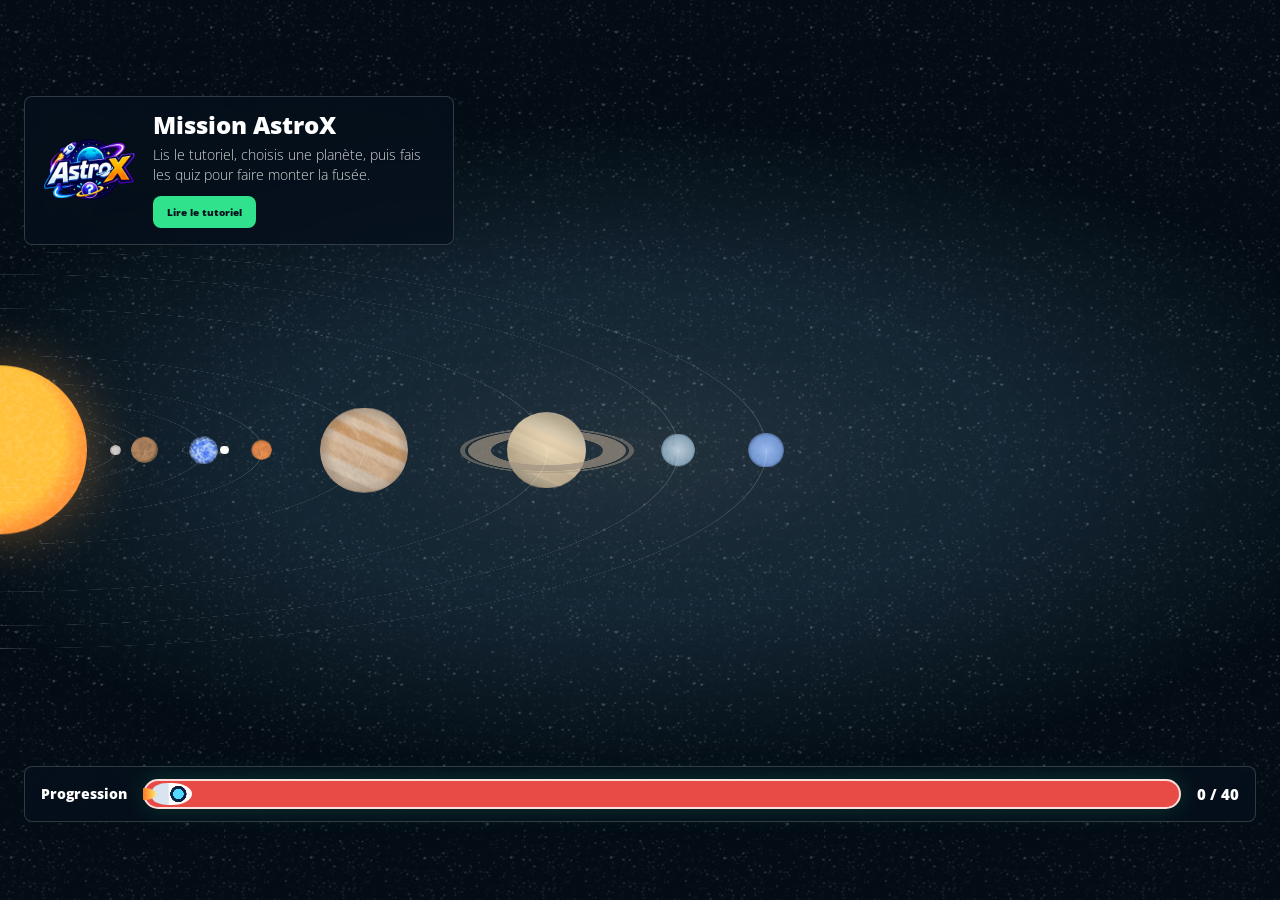
==== commit e4cd1123: "Update index.html" ====
--- a/index.html
+++ b/index.html
@@ -9,6 +9,7 @@
 </head>
 
 <body class="opening hide-UI view-3D zoom-close data-close controls-close">
+<div hidden>
   <header id="navbar">
     <a id="toggle-data" href="#data">Planètes</a>
     <h1>
@@ -17,6 +18,7 @@
     </h1>
     <a class="lien-tutoriel" href="./tutoriel.html">Tutoriel</a>
   </header>
+</div>
 
   <nav id="data">
     <a class="sun" data-planete="sun" title="Soleil" href="#sunspeed">Soleil</a>
